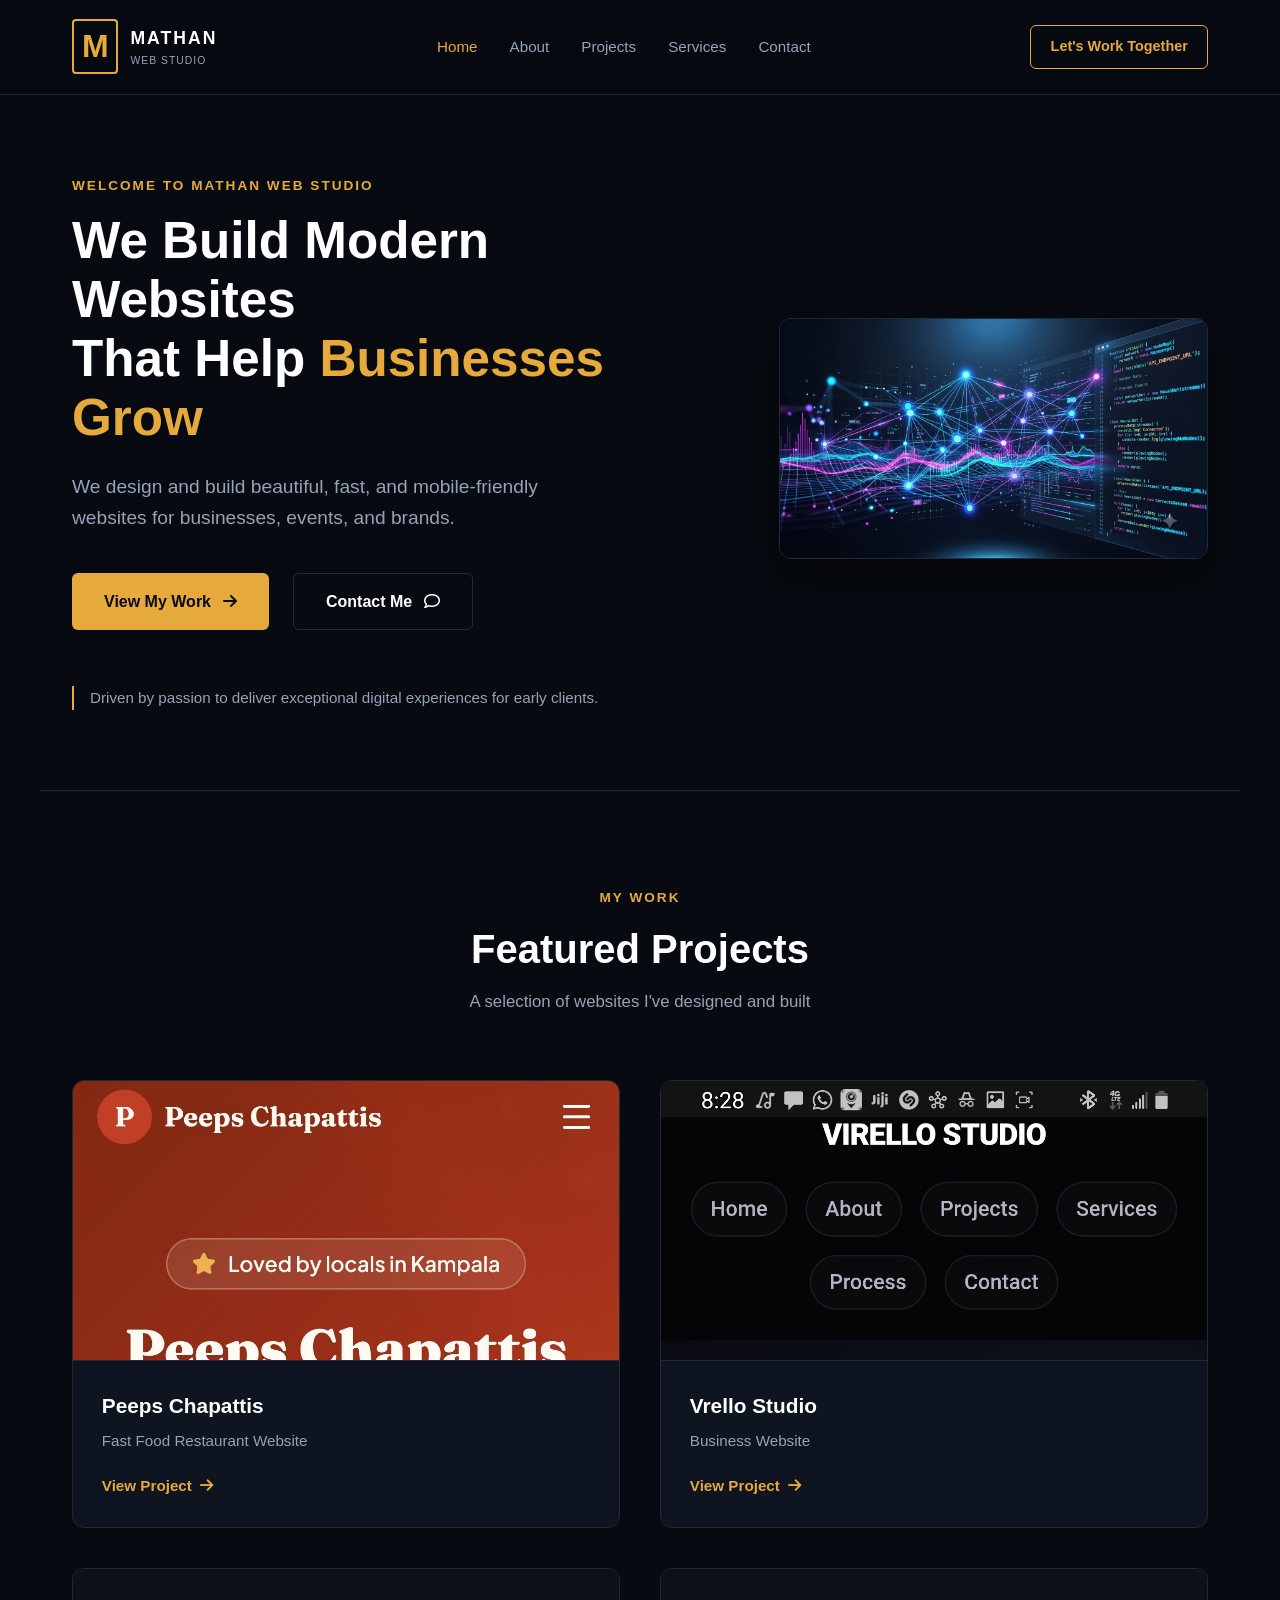
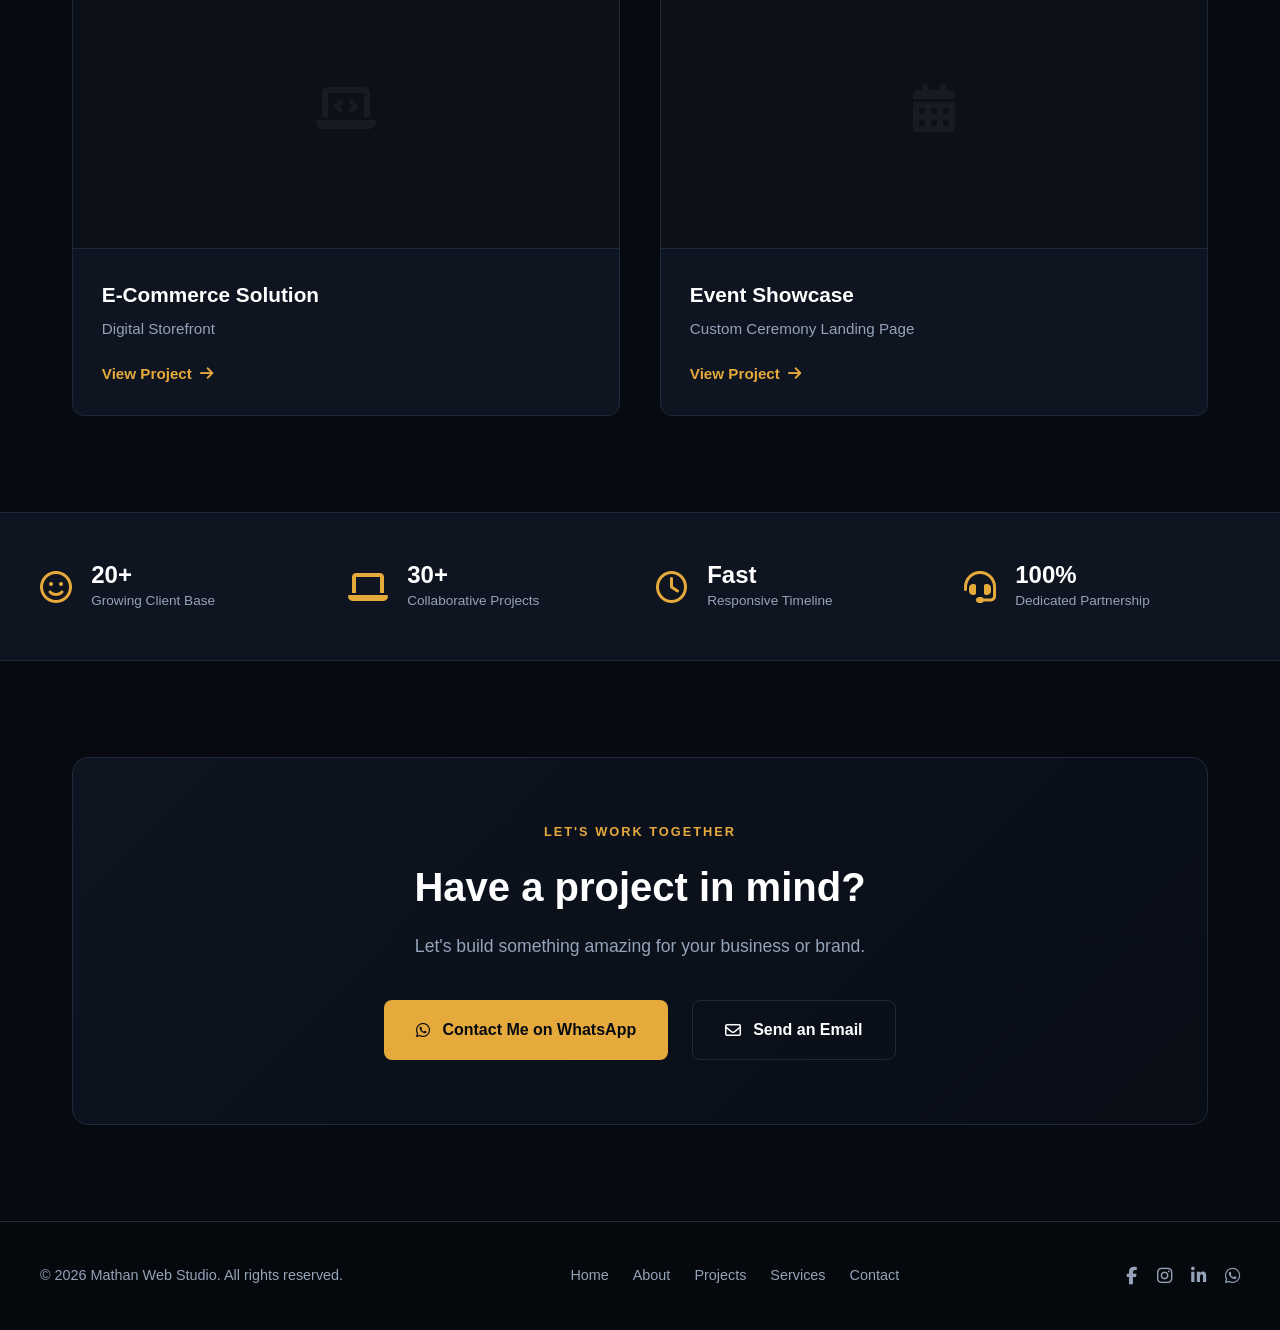
==== index.html @ 2610a405 "Update index.html" ====
<!DOCTYPE html>
<html lang="en">
<head>
    <meta charset="UTF-8">
    <meta name="viewport" content="width=device-width, initial-scale=1.0">
    <title>Mathan Web Studio | Modern Web Design & Digital Solutions</title>
    <link rel="stylesheet" href="style.css">
    <!-- FontAwesome for Social & Interface Icons -->
    <link rel="stylesheet" href="https://cdnjs.cloudflare.com/ajax/libs/font-awesome/6.4.0/css/all.min.css">
</head>
<body>

    <!-- NAVIGATION BAR -->
    <header>
        <div class="nav-container">
            <div class="logo">
                <span class="logo-m">M</span>
                <div class="logo-text">
                    <span class="brand-name">MATHAN</span>
                    <span class="brand-sub">WEB STUDIO</span>
                </div>
            </div>
            <nav>
                <a href="index.html" class="active">Home</a>
                <a href="about.html">About</a>
                <a href="projects.html">Projects</a>
                <a href="services.html">Services</a>
                <a href="contact.html">Contact</a>
            </nav>
            <a href="https://wa.me/256789537954" class="btn-nav">Let's Work Together</a>
        </div>
    </header>

    <!-- HERO SECTION -->
    <section class="hero">
        <div class="hero-container">
            <div class="hero-content">
                <p class="hero-welcome">WELCOME TO MATHAN WEB STUDIO</p>
                <h1>We Build Modern Websites <br>That Help <span class="highlight">Businesses Grow</span></h1>
                <p class="hero-description">
                    We design and build beautiful, fast, and mobile-friendly websites for businesses, events, and brands.
                </p>
                
                <div class="hero-actions">
                    <a href="projects.html" class="btn-primary">View My Work <i class="fa-solid fa-arrow-right"></i></a>
                    <a href="https://wa.me/256789537954" class="btn-secondary">Contact Me <i class="fa-regular fa-comment"></i></a>
                </div>

                <p class="hero-tagline">Driven by passion to deliver exceptional digital experiences for early clients.</p>
            </div>
            
            <div class="hero-image-container">
                <!-- Replace 'workspace.png' with your background/tech graphic image later -->
                <img src="workspace.png" alt="Mathan Web Studio Digital Workspace" class="hero-main-img">
            </div>
        </div>
    </section>

    <!-- FEATURED PROJECTS SECTION -->
    <section class="projects-preview">
        <div class="section-header">
            <p class="section-tag">MY WORK</p>
            <h2>Featured Projects</h2>
            <p class="section-desc">A selection of websites I've designed and built</p>
        </div>

        <div class="project-grid">
            <!-- Project 1: Peeps Chapattis -->
            <div class="project-card">
                <div class="project-img-wrapper">
                    <img src="peeps.jpg" alt="Peeps Chapattis Fast Food Website">
                </div>
                <div class="project-info">
                    <h3>Peeps Chapattis</h3>
                    <p>Fast Food Restaurant Website</p>
                    <a href="projects.html" class="project-link">View Project <i class="fa-solid fa-arrow-right"></i></a>
                </div>
            </div>

            <!-- Project 2: Vrello Studio -->
            <div class="project-card">
                <div class="project-img-wrapper">
                    <!-- Replace 'vrello.jpg' with your Vrello studio screenshot later -->
                    <img src="vrello.jpg" alt="Vrello Studio Portfolio Website">
                </div>
                <div class="project-info">
                    <h3>Vrello Studio</h3>
                    <p>Business Website</p>
                    <a href="projects.html" class="project-link">View Project <i class="fa-solid fa-arrow-right"></i></a>
                </div>
            </div>

            <!-- Project 3: Placeholder/Future Project -->
            <div class="project-card">
                <div class="project-img-wrapper">
                    <div class="img-placeholder"><i class="fa-solid fa-laptop-code"></i></div>
                </div>
                <div class="project-info">
                    <h3>E-Commerce Solution</h3>
                    <p>Digital Storefront</p>
                    <a href="projects.html" class="project-link">View Project <i class="fa-solid fa-arrow-right"></i></a>
                </div>
            </div>

            <!-- Project 4: Placeholder/Future Project -->
            <div class="project-card">
                <div class="project-img-wrapper">
                    <div class="img-placeholder"><i class="fa-solid fa-calendar-days"></i></div>
                </div>
                <div class="project-info">
                    <h3>Event Showcase</h3>
                    <p>Custom Ceremony Landing Page</p>
                    <a href="projects.html" class="project-link">View Project <i class="fa-solid fa-arrow-right"></i></a>
                </div>
            </div>
        </div>
    </section>

    <!-- STATS COUNTER BAR -->
    <section class="stats-bar">
        <div class="stats-container">
            <div class="stat-item">
                <i class="fa-regular fa-face-smile"></i>
                <div>
                    <h4>20+</h4>
                    <p>Growing Client Base</p>
                </div>
            </div>
            <div class="stat-item">
                <i class="fa-solid fa-laptop"></i>
                <div>
                    <h4>30+</h4>
                    <p>Collaborative Projects</p>
                </div>
            </div>
            <div class="stat-item">
                <i class="fa-regular fa-clock"></i>
                <div>
                    <h4>Fast</h4>
                    <p>Responsive Timeline</p>
                </div>
            </div>
            <div class="stat-item">
                <i class="fa-solid fa-headset"></i>
                <div>
                    <h4>100%</h4>
                    <p>Dedicated Partnership</p>
                </div>
            </div>
        </div>
    </section>

    <!-- CALL TO ACTION SECTION -->
    <section class="cta-section">
        <div class="cta-box">
            <p class="cta-tag">LET'S WORK TOGETHER</p>
            <h2>Have a project in mind?</h2>
            <p class="cta-desc">Let's build something amazing for your business or brand.</p>
            
            <div class="cta-buttons">
                <a href="https://wa.me/256789537954" class="btn-whatsapp">
                    <i class="fa-brands fa-whatsapp"></i> Contact Me on WhatsApp
                </a>
                <a href="mailto:buyinzamathan00@gmail.com" class="btn-email">
                    <i class="fa-regular fa-envelope"></i> Send an Email
                </a>
            </div>
        </div>
    </section>

    <!-- FOOTER -->
    <footer>
        <div class="footer-container">
            <p class="copyright">&copy; 2026 Mathan Web Studio. All rights reserved.</p>
            <div class="footer-nav">
                <a href="index.html">Home</a>
                <a href="about.html">About</a>
                <a href="projects.html">Projects</a>
                <a href="services.html">Services</a>
                <a href="contact.html">Contact</a>
            </div>
            <div class="footer-socials">
                <a href="#"><i class="fa-brands fa-facebook-f"></i></a>
                <a href="#"><i class="fa-brands fa-instagram"></i></a>
                <a href="#"><i class="fa-brands fa-linkedin-in"></i></a>
                <a href="https://wa.me/256789537954"><i class="fa-brands fa-whatsapp"></i></a>
            </div>
        </div>
    </footer>

</body>
</html>
---- style.css ----
/* ==========================================================================
   MATHAN WEB STUDIO - GLOBAL STYLES & RESET
   ========================================================================== */
* {
    margin: 0;
    padding: 0;
    box-sizing: border-box;
    font-family: 'Segoe UI', -apple-system, BlinkMacSystemFont, Roboto, sans-serif;
}

:root {
    --bg-dark: #070b11;        /* Deep, luxury dark background */
    --bg-card: #0e1420;        /* Slightly lighter slate for content boxes */
    --accent-gold: #e5a93c;    /* Vibrant gold/orange interactive elements */
    --text-main: #ffffff;      /* Pure white headers */
    --text-muted: #94a3b8;     /* Clean slate-gray for descriptive copy */
    --border-color: #1e293b;   /* Subtle structural outlines */
    --transition-speed: 0.3s;
}

body {
    background-color: var(--bg-dark);
    color: var(--text-main);
    line-height: 1.6;
    overflow-x: hidden;
}

a {
    text-decoration: none;
    color: inherit;
    transition: all var(--transition-speed) ease;
}

/* ==========================================================================
   NAVIGATION BAR STYLES
   ========================================================================== */
header {
    background-color: rgba(7, 11, 17, 0.95);
    border-bottom: 1px solid var(--border-color);
    position: sticky;
    top: 0;
    z-index: 1000;
    backdrop-filter: blur(10px);
}

.nav-container {
    max-width: 1200px;
    margin: 0 auto;
    padding: 1.2rem 2rem;
    display: flex;
    justify-content: space-between;
    align-items: center;
}

.logo {
    display: flex;
    align-items: center;
    gap: 0.8rem;
}

.logo-m {
    color: var(--accent-gold);
    font-size: 2rem;
    font-weight: 800;
    border: 2px solid var(--accent-gold);
    padding: 0 0.5rem;
    border-radius: 4px;
    letter-spacing: -1px;
}

.logo-text {
    display: flex;
    flex-direction: column;
}

.brand-name {
    font-size: 1.1rem;
    font-weight: 700;
    letter-spacing: 2px;
}

.brand-sub {
    font-size: 0.65rem;
    color: var(--text-muted);
    letter-spacing: 1px;
}

nav {
    display: flex;
    gap: 2rem;
}

nav a {
    color: var(--text-muted);
    font-weight: 500;
    font-size: 0.95rem;
    padding: 0.2rem 0;
}

nav a:hover, nav a.active {
    color: var(--accent-gold);
}

.btn-nav {
    border: 1px solid var(--accent-gold);
    color: var(--accent-gold);
    padding: 0.6rem 1.2rem;
    border-radius: 6px;
    font-size: 0.9rem;
    font-weight: 600;
}

.btn-nav:hover {
    background-color: var(--accent-gold);
    color: var(--bg-dark);
}

/* Mobile fallback optimization for standard navigation links */
@media (max-width: 768px) {
    .nav-container {
        flex-direction: column;
        gap: 1rem;
        padding: 1rem;
    }
    nav {
        gap: 1.2rem;
        flex-wrap: wrap;
        justify-content: center;
    }
    .btn-nav {
        display: none; /* Simplifies layout on smaller mobile viewports */
    }
}

/* ==========================================================================
   HERO HEADER SECTION
   ========================================================================== */
.hero {
    padding: 5rem 2rem;
    max-width: 1200px;
    margin: 0 auto;
}

.hero-container {
    display: grid;
    grid-template-columns: 1.2fr 0.8fr;
    gap: 4rem;
    align-items: center;
}

.hero-welcome {
    color: var(--accent-gold);
    font-size: 0.85rem;
    font-weight: 700;
    letter-spacing: 2px;
    margin-bottom: 1rem;
}

.hero-content h1 {
    font-size: 3.2rem;
    font-weight: 800;
    line-height: 1.15;
    margin-bottom: 1.5rem;
}

.highlight {
    color: var(--accent-gold);
}

.hero-description {
    color: var(--text-muted);
    font-size: 1.2rem;
    max-width: 540px;
    margin-bottom: 2.5rem;
}

.hero-actions {
    display: flex;
    gap: 1.5rem;
    margin-bottom: 3.5rem;
}

.btn-primary {
    background-color: var(--accent-gold);
    color: var(--bg-dark);
    padding: 0.9rem 2rem;
    border-radius: 6px;
    font-weight: 700;
    display: inline-flex;
    align-items: center;
    gap: 0.75rem;
}

.btn-primary:hover {
    transform: translateY(-2px);
    box-shadow: 0 4px 20px rgba(229, 169, 60, 0.2);
}

.btn-secondary {
    border: 1px solid var(--border-color);
    color: var(--text-main);
    padding: 0.9rem 2rem;
    border-radius: 6px;
    font-weight: 600;
    display: inline-flex;
    align-items: center;
    gap: 0.75rem;
}

.btn-secondary:hover {
    background-color: rgba(255, 255, 255, 0.05);
    border-color: var(--text-muted);
}

.hero-tagline {
    font-size: 0.95rem;
    color: var(--text-muted);
    border-left: 2px solid var(--accent-gold);
    padding-left: 1rem;
}

.hero-main-img {
    width: 100%;
    border-radius: 12px;
    border: 1px solid var(--border-color);
    box-shadow: 0 20px 40px rgba(0,0,0,0.5);
    object-fit: cover;
}

@media (max-width: 968px) {
    .hero-container {
        grid-template-columns: 1fr;
        gap: 3rem;
        text-align: center;
    }
    .hero-content h1 {
        font-size: 2.4rem;
    }
    .hero-description {
        margin: 0 auto 2.5rem auto;
    }
    .hero-actions {
        justify-content: center;
    }
    .hero-tagline {
        border-left: none;
        border-top: 2px solid var(--accent-gold);
        padding-left: 0;
        padding-top: 1rem;
        display: inline-block;
    }
}

/* ==========================================================================
   PORTFOLIO FEATURED GRID SECTION
   ========================================================================== */
.projects-preview {
    padding: 6rem 2rem;
    max-width: 1200px;
    margin: 0 auto;
    border-top: 1px solid var(--border-color);
}

.section-header {
    text-align: center;
    margin-bottom: 4rem;
}

.section-tag {
    color: var(--accent-gold);
    font-size: 0.85rem;
    font-weight: 700;
    letter-spacing: 2px;
    margin-bottom: 0.5rem;
}

.section-header h2 {
    font-size: 2.5rem;
    font-weight: 800;
    margin-bottom: 0.5rem;
}

.section-desc {
    color: var(--text-muted);
    font-size: 1.05rem;
}

.project-grid {
    display: grid;
    grid-template-columns: repeat(2, 1fr);
    gap: 2.5rem;
}

.project-card {
    background-color: var(--bg-card);
    border-radius: 12px;
    overflow: hidden;
    border: 1px solid var(--border-color);
    transition: transform var(--transition-speed) ease, border-color var(--transition-speed) ease;
}

.project-card:hover {
    transform: translateY(-5px);
    border-color: rgba(229, 169, 60, 0.4);
}

.project-img-wrapper {
    width: 100%;
    height: 280px;
    background-color: #0b1019;
    border-bottom: 1px solid var(--border-color);
    overflow: hidden;
}

.project-img-wrapper img {
    width: 100%;
    height: 100%;
    object-fit: cover;
    object-position: top;
}

.img-placeholder {
    width: 100%;
    height: 100%;
    display: flex;
    justify-content: center;
    align-items: center;
    font-size: 3rem;
    color: rgba(255, 255, 255, 0.05);
}

.project-info {
    padding: 1.8rem;
}

.project-info h3 {
    font-size: 1.3rem;
    font-weight: 700;
    margin-bottom: 0.4rem;
}

.project-info p {
    color: var(--text-muted);
    font-size: 0.95rem;
    margin-bottom: 1.2rem;
}

.project-link {
    color: var(--accent-gold);
    font-weight: 600;
    font-size: 0.95rem;
    display: inline-flex;
    align-items: center;
    gap: 0.5rem;
}

.project-link:hover i {
    transform: translateX(3px);
    transition: transform var(--transition-speed) ease;
}

@media (max-width: 768px) {
    .project-grid {
        grid-template-columns: 1fr;
    }
    .project-img-wrapper {
        height: 220px;
    }
}

/* ==========================================================================
   METRICS & TRUST COUNTER BAR
   ========================================================================== */
.stats-bar {
    background-color: var(--bg-card);
    border-top: 1px solid var(--border-color);
    border-bottom: 1px solid var(--border-color);
    padding: 3rem 2rem;
}

.stats-container {
    max-width: 1200px;
    margin: 0 auto;
    display: grid;
    grid-template-columns: repeat(4, 1fr);
    gap: 2rem;
}

.stat-item {
    display: flex;
    align-items: center;
    gap: 1.2rem;
}

.stat-item i {
    font-size: 2rem;
    color: var(--accent-gold);
}

.stat-item h4 {
    font-size: 1.5rem;
    font-weight: 800;
    line-height: 1.2;
}

.stat-item p {
    color: var(--text-muted);
    font-size: 0.85rem;
    font-weight: 500;
}

@media (max-width: 968px) {
    .stats-container {
        grid-template-columns: repeat(2, 1fr);
        gap: 3rem;
    }
}

@media (max-width: 480px) {
    .stats-container {
        grid-template-columns: 1fr;
        gap: 2rem;
    }
}

/* ==========================================================================
   CALL TO ACTION (CTA) SECTION
   ========================================================================== */
.cta-section {
    padding: 6rem 2rem;
    max-width: 1200px;
    margin: 0 auto;
}

.cta-box {
    background: linear-gradient(135deg, #0e1420 0%, #080d16 100%);
    border: 1px solid var(--border-color);
    border-radius: 16px;
    padding: 4rem 2rem;
    text-align: center;
}

.cta-tag {
    color: var(--accent-gold);
    font-size: 0.8rem;
    font-weight: 700;
    letter-spacing: 2px;
    margin-bottom: 0.8rem;
}

.cta-box h2 {
    font-size: 2.5rem;
    font-weight: 800;
    margin-bottom: 0.8rem;
}

.cta-desc {
    color: var(--text-muted);
    font-size: 1.1rem;
    margin-bottom: 2.5rem;
}

.cta-buttons {
    display: flex;
    justify-content: center;
    gap: 1.5rem;
    flex-wrap: wrap;
}

.btn-whatsapp {
    background-color: #e5a93c;
    color: #070b11;
    padding: 1rem 2rem;
    border-radius: 8px;
    font-weight: 700;
    display: inline-flex;
    align-items: center;
    gap: 0.75rem;
}

.btn-whatsapp:hover {
    transform: translateY(-2px);
    box-shadow: 0 4px 20px rgba(229, 169, 60, 0.25);
}

.btn-email {
    border: 1px solid var(--border-color);
    background-color: transparent;
    color: var(--text-main);
    padding: 1rem 2rem;
    border-radius: 8px;
    font-weight: 600;
    display: inline-flex;
    align-items: center;
    gap: 0.75rem;
}

.btn-email:hover {
    background-color: rgba(255, 255, 255, 0.03);
    border-color: var(--text-muted);
}

/* ==========================================================================
   FOOTER SECTION STYLES
   ========================================================================== */
footer {
    border-top: 1px solid var(--border-color);
    padding: 2.5rem 2rem;
    background-color: #05080d;
}

.footer-container {
    max-width: 1200px;
    margin: 0 auto;
    display: flex;
    justify-content: space-between;
    align-items: center;
    gap: 2rem;
}

.copyright {
    color: var(--text-muted);
    font-size: 0.9rem;
}

.footer-nav {
    display: flex;
    gap: 1.5rem;
}

.footer-nav a {
    color: var(--text-muted);
    font-size: 0.9rem;
}

.footer-nav a:hover {
    color: var(--accent-gold);
}

.footer-socials {
    display: flex;
    gap: 1.2rem;
}

.footer-socials a {
    color: var(--text-muted);
    font-size: 1.1rem;
}

.footer-socials a:hover {
    color: var(--accent-gold);
}

@media (max-width: 768px) {
    .footer-container {
        flex-direction: column;
        text-align: center;
        gap: 1.5rem;
    }
    .footer-nav {
        justify-content: center;
        flex-wrap: wrap;
    }
}
/* Mobile Optimization Tweaks */
@media (max-width: 480px) {
    .hero-actions {
        flex-direction: column; /* Stacks buttons neatly on very small phones */
        gap: 1rem;
        width: 100%;
    }
    
    .btn-primary, .btn-secondary {
        width: 100%;
        justify-content: center;
        padding: 0.8rem 1.5rem;
        font-size: 1rem;
        white-space: nowrap; /* Prevents text from breaking into multiple lines */
    }
    
    .hero-content h1 {
        font-size: 2rem; /* Slighly resizes headline text for clean phone framing */
    }
}
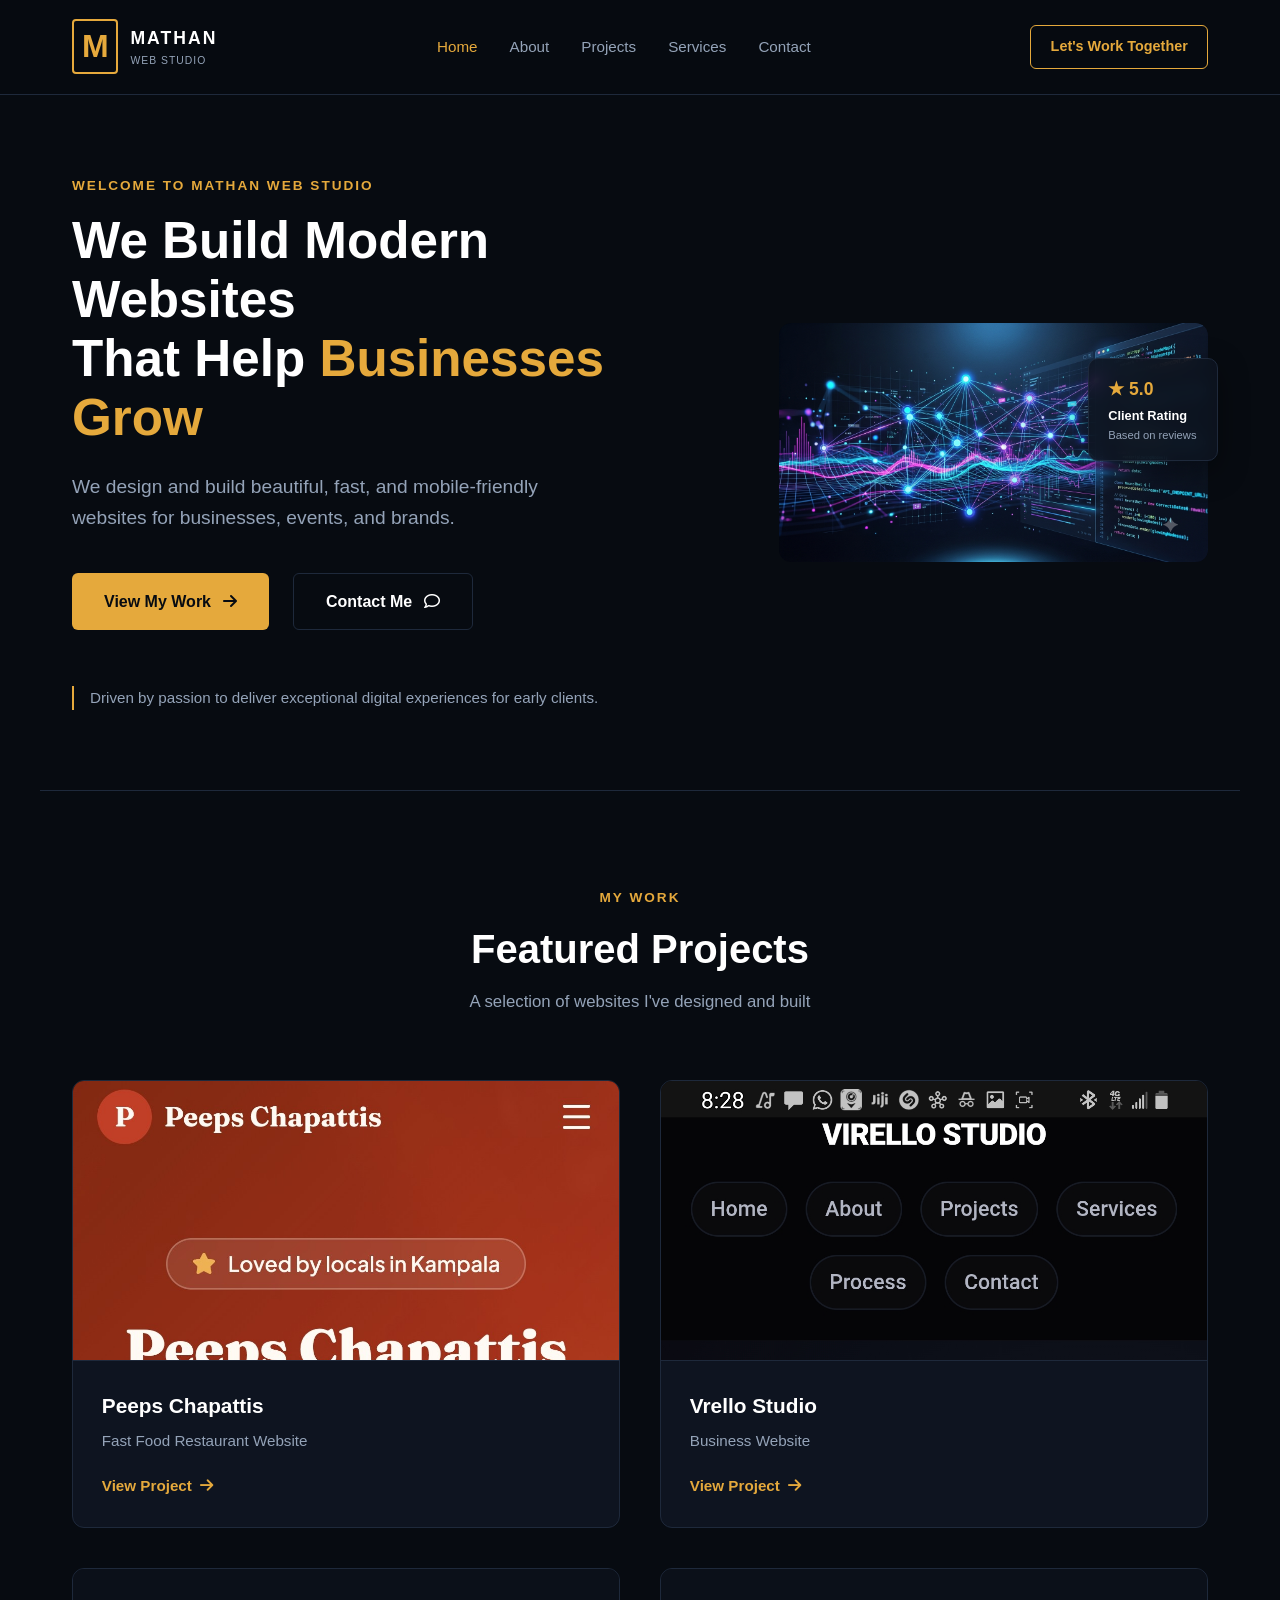
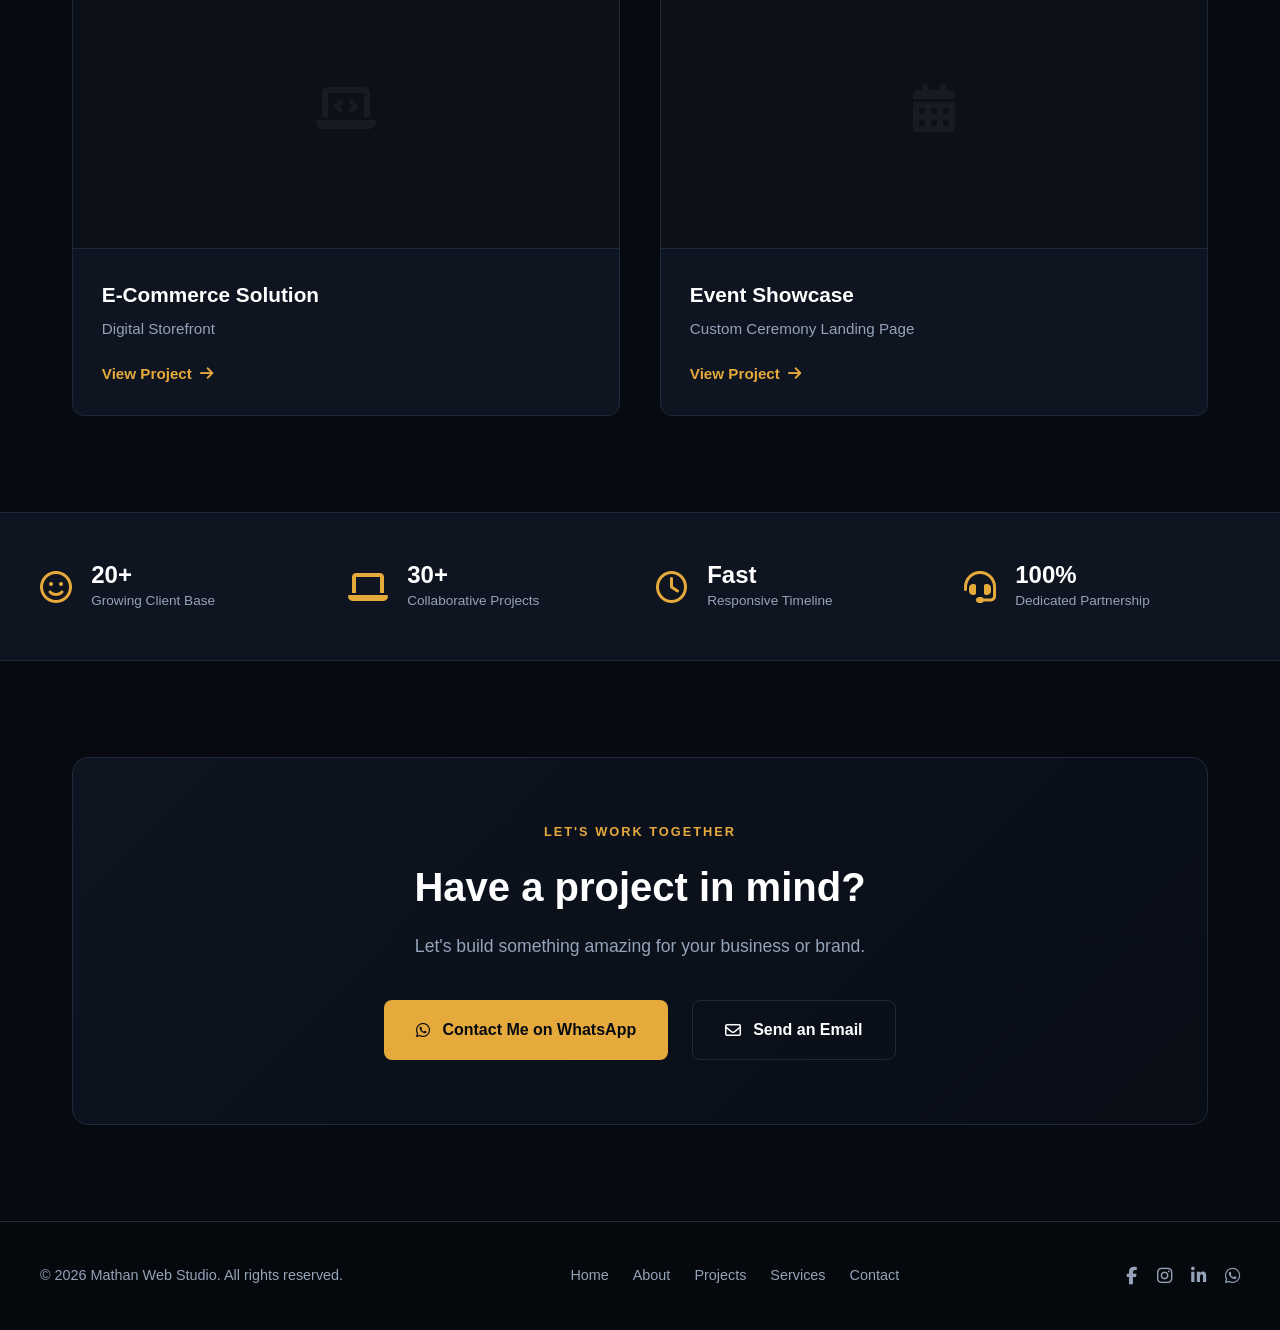
==== commit 0b8b2739: "Update index.html" ====
--- a/index.html
+++ b/index.html
@@ -49,10 +49,18 @@
                 <p class="hero-tagline">Driven by passion to deliver exceptional digital experiences for early clients.</p>
             </div>
             
-            <div class="hero-image-container">
+                        <div class="hero-visual-wrapper">
                 <!-- Replace 'workspace.png' with your background/tech graphic image later -->
                 <img src="workspace.png" alt="Mathan Web Studio Digital Workspace" class="hero-main-img">
-            </div>
+                
+                <!-- Floating Client Rating Box -->
+                <div class="hero-rating-box">
+                    <div class="rating-stars">★ 5.0</div>
+                    <div class="rating-title">Client Rating</div>
+                    <div class="rating-subtitle">Based on reviews</div>
+                </div>
+            </div>
+
         </div>
     </section>
 
--- a/style.css
+++ b/style.css
@@ -133,7 +133,7 @@
 }
 
 /* ==========================================================================
-   HERO HEADER SECTION
+   HERO HEADER SECTION (UPDATED FOR IMAGE BLENDING & RATING BOX)
    ========================================================================== */
 .hero {
     padding: 5rem 2rem;
@@ -219,14 +219,66 @@
     padding-left: 1rem;
 }
 
+/* --- Visual Wrapper & Floating Rating Elements --- */
+.hero-visual-wrapper {
+    position: relative; /* Allows rating box to position relative to this area */
+    display: flex;
+    justify-content: center;
+    align-items: center;
+    width: 100%;
+}
+
 .hero-main-img {
     width: 100%;
+    max-height: 450px;
     border-radius: 12px;
+    object-fit: cover;
+    
+    /* Blends the image edge seamlessly into your deep dark background */
+    mask-image: linear-gradient(to top, rgba(0,0,0,1) 85%, rgba(0,0,0,0) 100%),
+                linear-gradient(to right, rgba(0,0,0,1) 85%, rgba(0,0,0,0) 100%),
+                linear-gradient(to left, rgba(0,0,0,1) 85%, rgba(0,0,0,0) 100%);
+    -webkit-mask-image: linear-gradient(to top, rgba(0,0,0,1) 85%, rgba(0,0,0,0) 100%),
+                        linear-gradient(to right, rgba(0,0,0,1) 85%, rgba(0,0,0,0) 100%),
+                        linear-gradient(to left, rgba(0,0,0,1) 85%, rgba(0,0,0,0) 100%);
+}
+
+.hero-rating-box {
+    position: absolute;
+    top: 15%;
+    right: -10px;
+    background-color: rgba(14, 20, 32, 0.85); /* Matches --bg-card with glass opacity */
     border: 1px solid var(--border-color);
-    box-shadow: 0 20px 40px rgba(0,0,0,0.5);
-    object-fit: cover;
-}
-
+    padding: 1rem 1.2rem;
+    border-radius: 10px;
+    backdrop-filter: blur(8px);
+    box-shadow: 0 10px 30px rgba(0, 0, 0, 0.4);
+    min-width: 130px;
+    text-align: left;
+}
+
+.rating-stars {
+    color: var(--accent-gold);
+    font-weight: 700;
+    font-size: 1.1rem;
+    margin-bottom: 0.2rem;
+    display: flex;
+    align-items: center;
+    gap: 0.3rem;
+}
+
+.rating-title {
+    font-size: 0.8rem;
+    font-weight: 600;
+    color: var(--text-main);
+}
+
+.rating-subtitle {
+    font-size: 0.7rem;
+    color: var(--text-muted);
+}
+
+/* Responsive adjustments */
 @media (max-width: 968px) {
     .hero-container {
         grid-template-columns: 1fr;
@@ -248,6 +300,9 @@
         padding-left: 0;
         padding-top: 1rem;
         display: inline-block;
+    }
+    .hero-rating-box {
+        right: 10px; /* Keeps rating box in view on smaller display frames */
     }
 }
 
@@ -582,4 +637,3 @@
         font-size: 2rem; /* Slighly resizes headline text for clean phone framing */
     }
 }
-
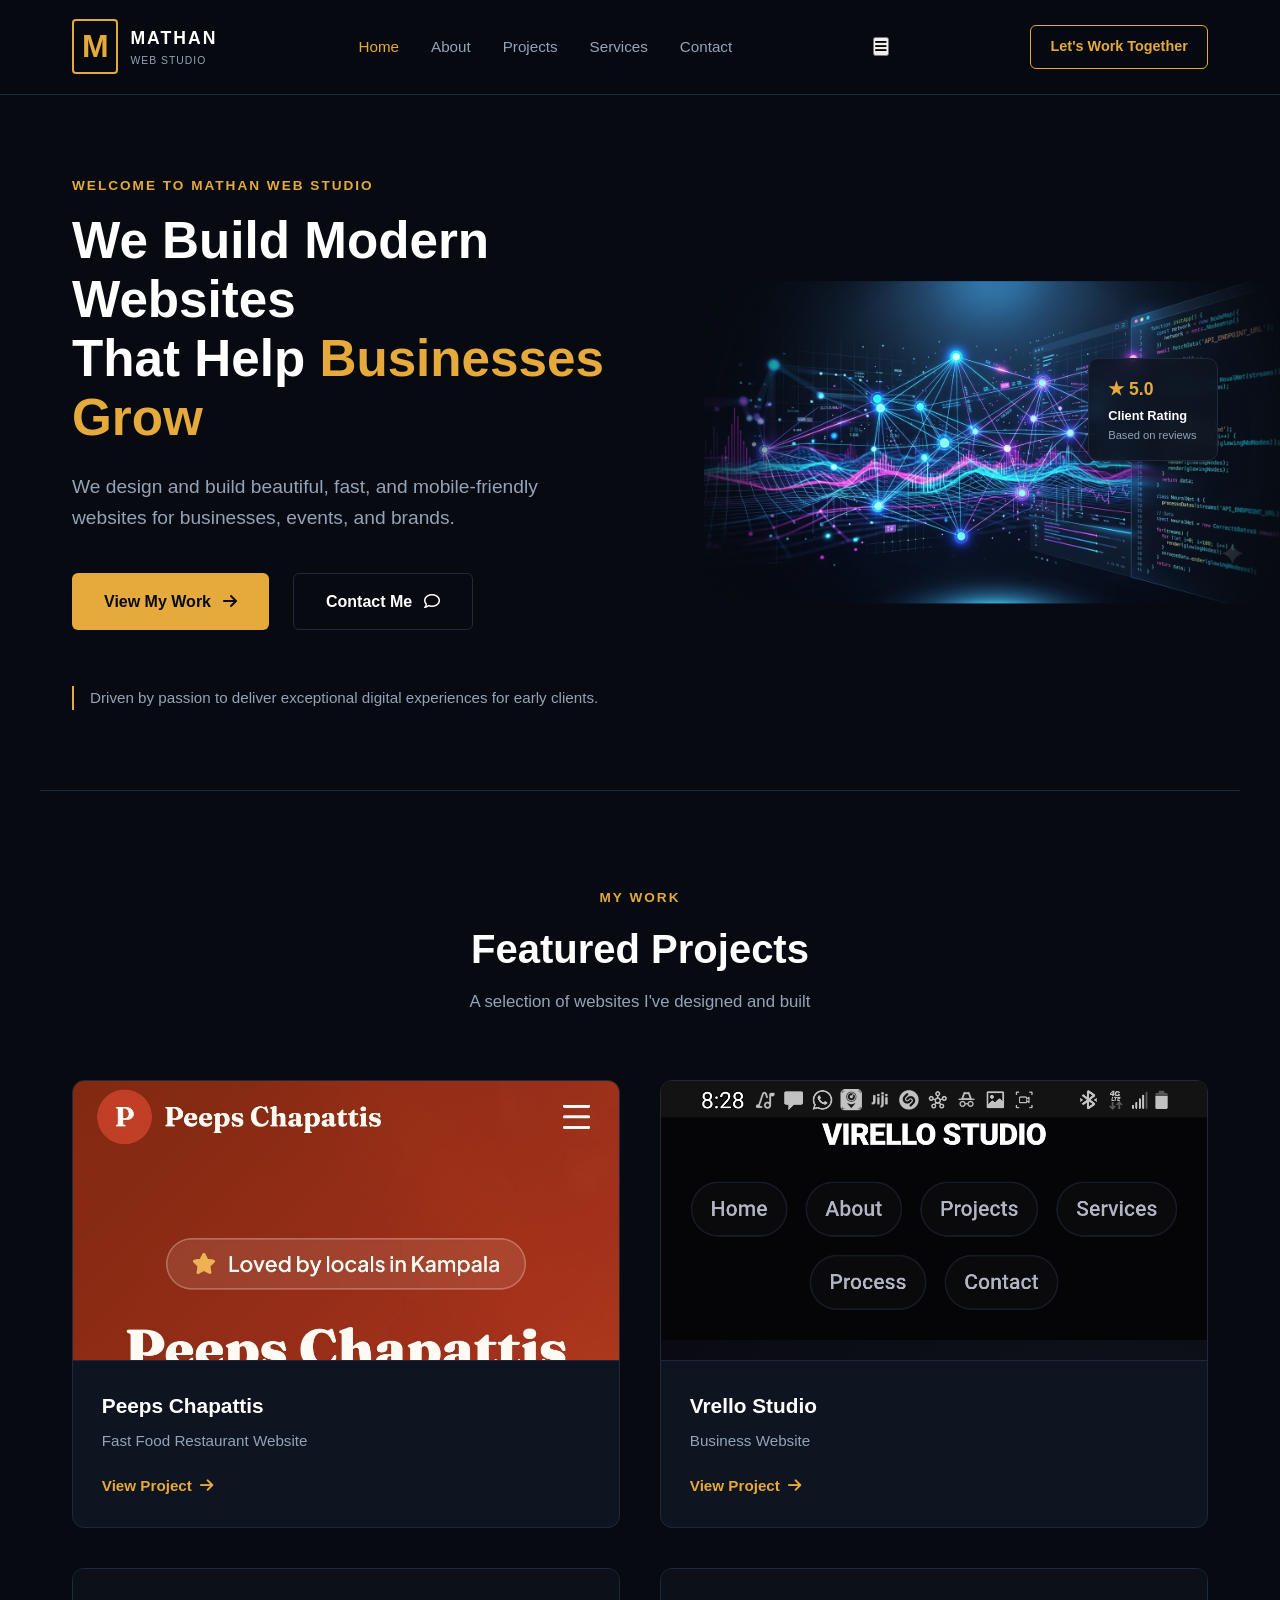
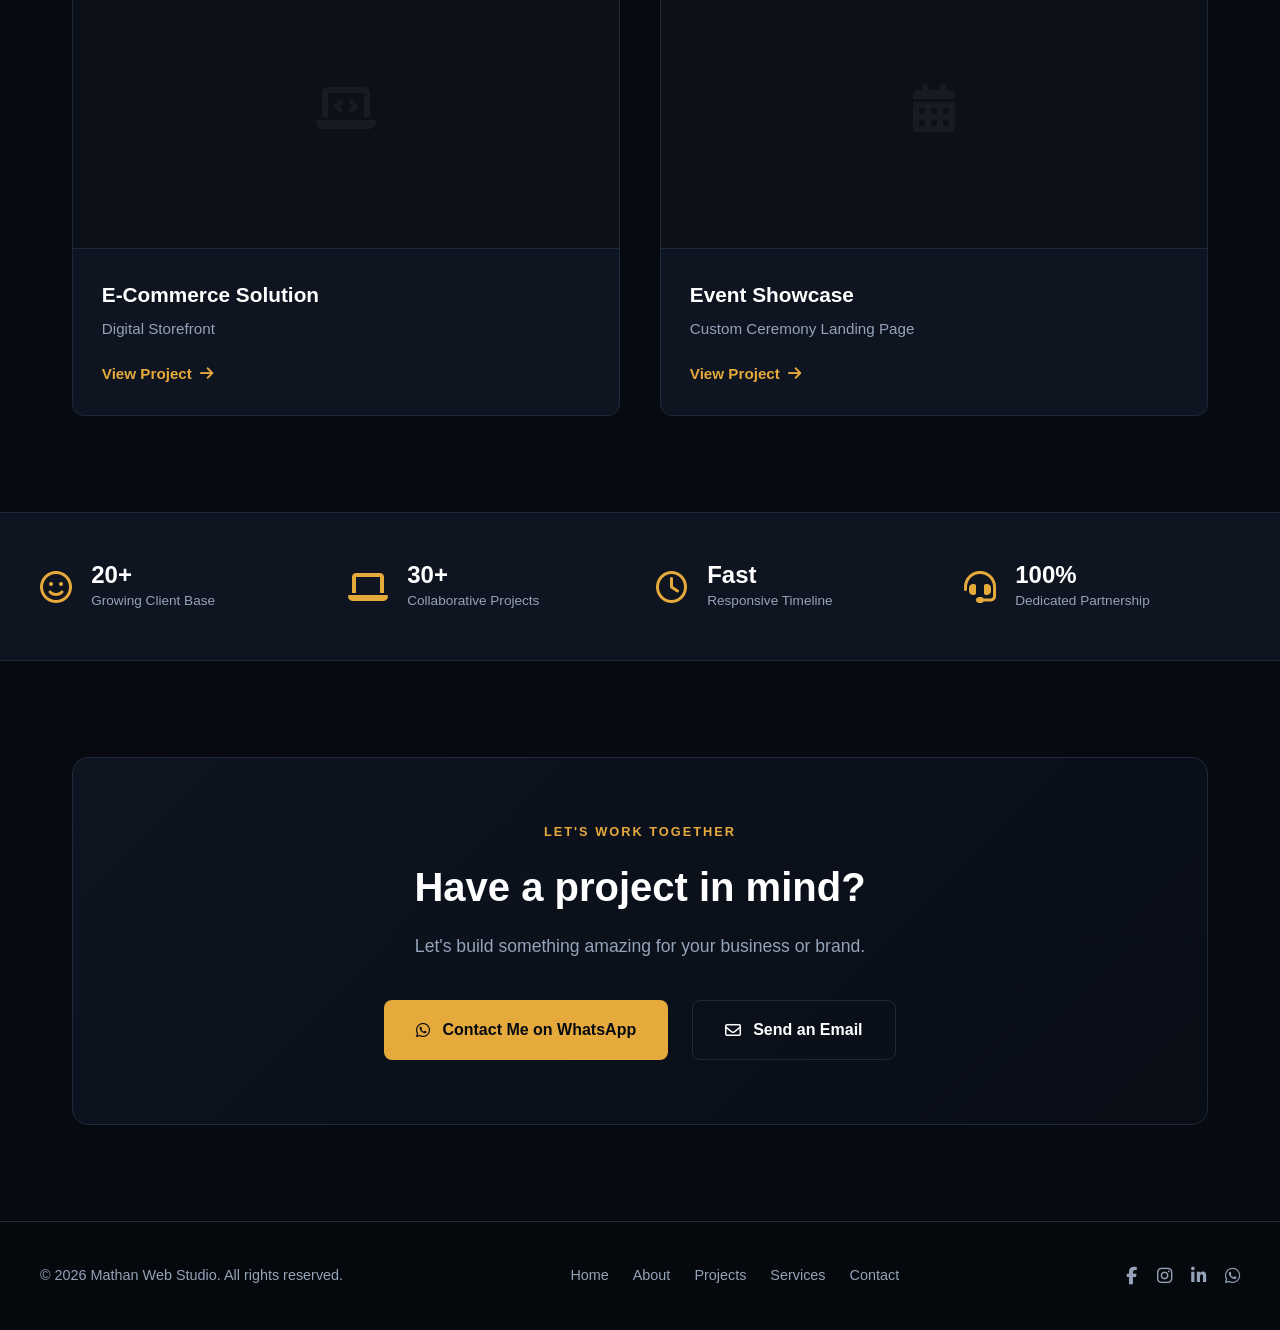
==== commit 05399e6c: "Update index.html" ====
--- a/index.html
+++ b/index.html
@@ -27,6 +27,11 @@
                 <a href="services.html">Services</a>
                 <a href="contact.html">Contact</a>
             </nav>
+
+<button class="mobile-nav-toggle" aria-label="Toggle navigation">
+    <i class="fa-solid fa-bars"></i>
+</button>
+
             <a href="https://wa.me/256789537954" class="btn-nav">Let's Work Together</a>
         </div>
     </header>
--- a/style.css
+++ b/style.css
@@ -133,7 +133,7 @@
 }
 
 /* ==========================================================================
-   HERO HEADER SECTION (UPDATED FOR IMAGE BLENDING & RATING BOX)
+   HERO HEADER SECTION
    ========================================================================== */
 .hero {
     padding: 5rem 2rem;
@@ -230,18 +230,16 @@
 
 .hero-main-img {
     width: 100%;
-    max-height: 450px;
+    max-height: 600px; /* Allows the image to stretch taller */
     border-radius: 12px;
     object-fit: cover;
+    transform: scale(1.35); /* Physically zooms the graphic out into the empty space */
     
-    /* Blends the image edge seamlessly into your deep dark background */
-    mask-image: linear-gradient(to top, rgba(0,0,0,1) 85%, rgba(0,0,0,0) 100%),
-                linear-gradient(to right, rgba(0,0,0,1) 85%, rgba(0,0,0,0) 100%),
-                linear-gradient(to left, rgba(0,0,0,1) 85%, rgba(0,0,0,0) 100%);
-    -webkit-mask-image: linear-gradient(to top, rgba(0,0,0,1) 85%, rgba(0,0,0,0) 100%),
-                        linear-gradient(to right, rgba(0,0,0,1) 85%, rgba(0,0,0,0) 100%),
-                        linear-gradient(to left, rgba(0,0,0,1) 85%, rgba(0,0,0,0) 100%);
-}
+    /* Widens the solid center so the fade doesn't eat up the image */
+    -webkit-mask-image: radial-gradient(circle, rgba(0,0,0,1) 55%, rgba(0,0,0,0) 95%);
+    mask-image: radial-gradient(circle, rgba(0,0,0,1) 55%, rgba(0,0,0,0) 95%);
+}
+
 
 .hero-rating-box {
     position: absolute;
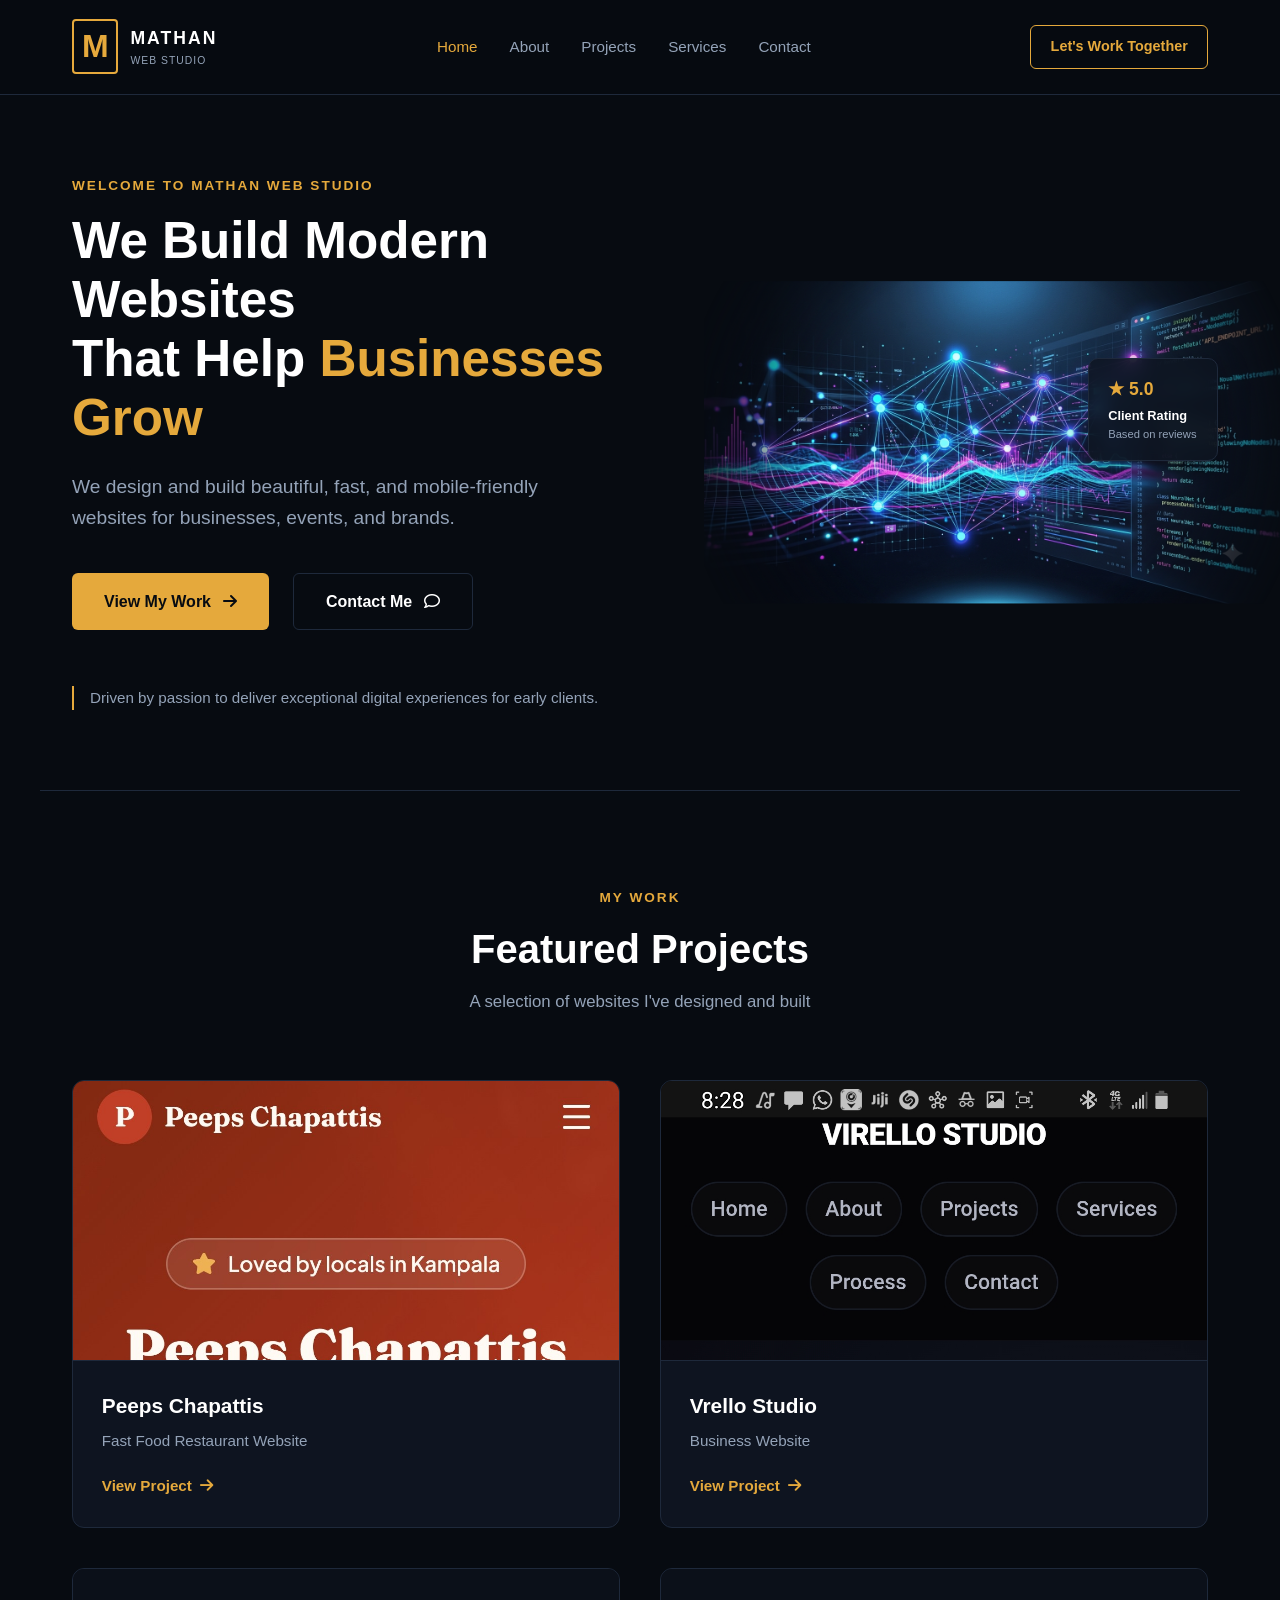
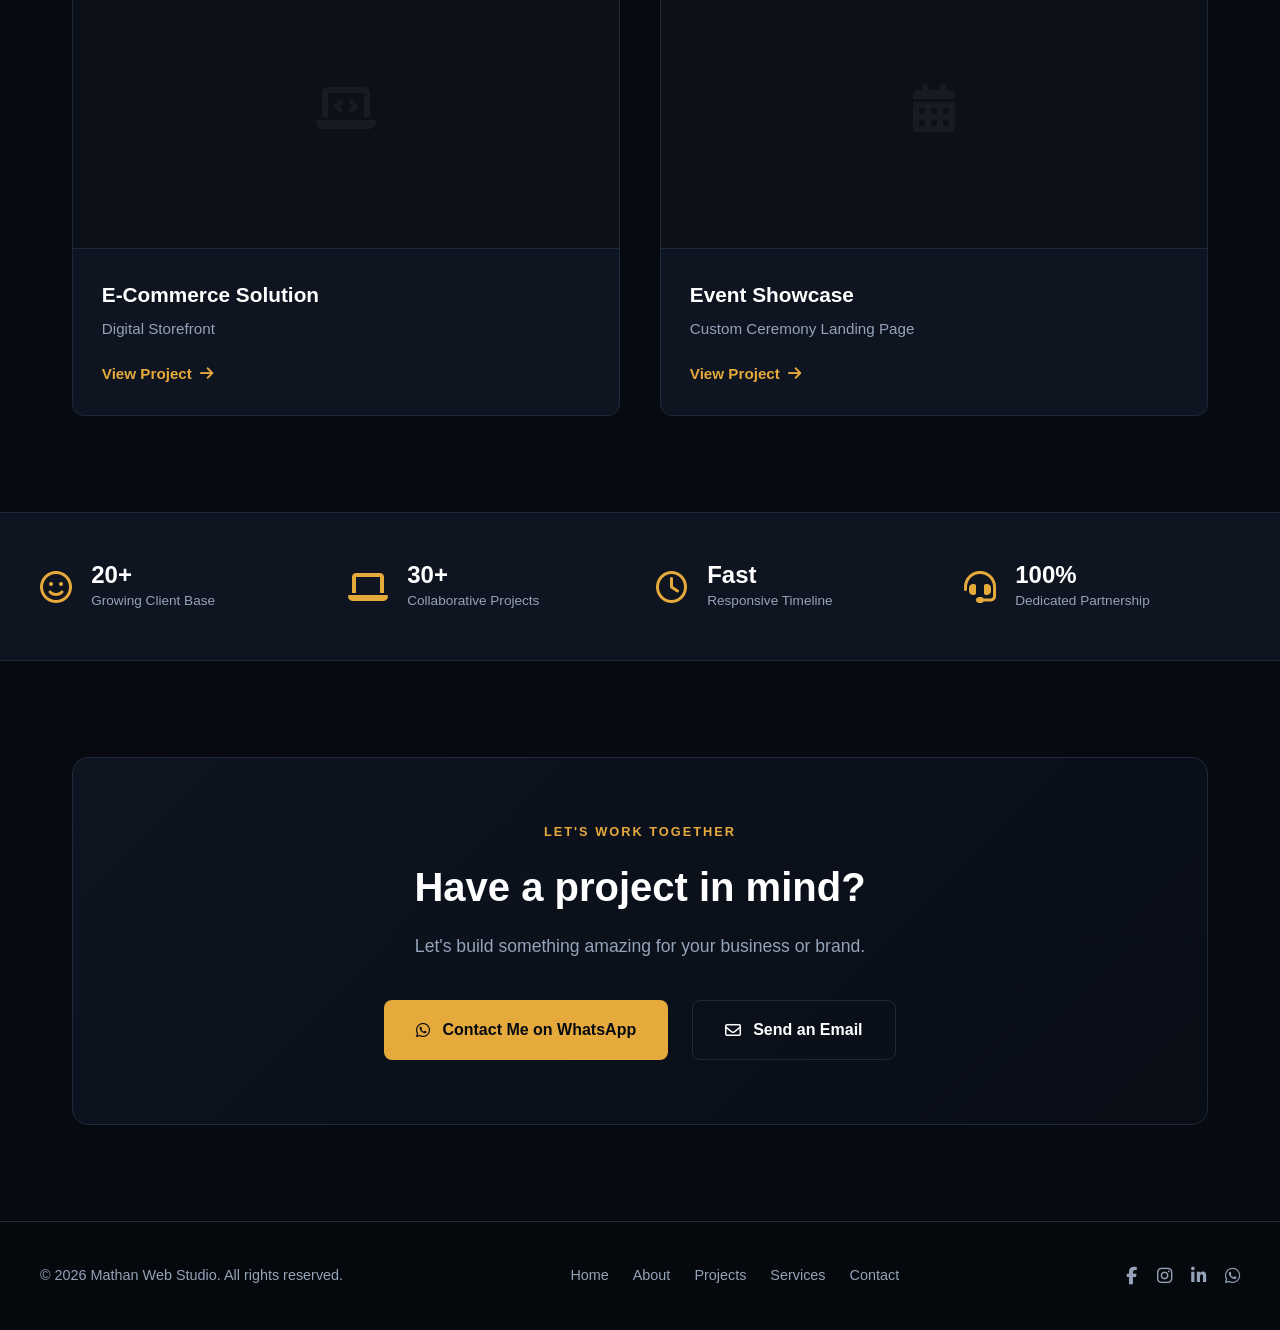
==== commit fae89374: "Add cache buster v=1 to all HTML files and remove trailing spaces from filenames" ====
--- a/index.html
+++ b/index.html
@@ -4,12 +4,12 @@
     <meta charset="UTF-8">
     <meta name="viewport" content="width=device-width, initial-scale=1.0">
     <title>Mathan Web Studio | Modern Web Design & Digital Solutions</title>
-    <link rel="stylesheet" href="style.css">
+    <link rel="stylesheet" href="style.css?v=1">
     <!-- FontAwesome for Social & Interface Icons -->
     <link rel="stylesheet" href="https://cdnjs.cloudflare.com/ajax/libs/font-awesome/6.4.0/css/all.min.css">
 </head>
 <body>
-
+ 
     <!-- NAVIGATION BAR -->
     <header>
         <div class="nav-container">
@@ -201,5 +201,6 @@
         </div>
     </footer>
 
+    <script src="script.js"></script>
 </body>
-</html>
+</html>
--- a/style.css
+++ b/style.css
@@ -635,3 +635,55 @@
         font-size: 2rem; /* Slighly resizes headline text for clean phone framing */
     }
 }
+/* ==========================================================================
+   POLISHED MOBILE NAVIGATION STYLES
+   ========================================================================== */
+.mobile-nav-toggle {
+    display: none;
+    background: none;
+    border: none;
+    color: var(--text-main);
+    font-size: 1.8rem;
+    cursor: pointer;
+    z-index: 1100;
+}
+
+@media (max-width: 768px) {
+    .mobile-nav-toggle {
+        display: block; 
+    }
+
+    nav {
+        position: fixed;
+        top: 0;
+        right: -100%; 
+        width: 280px; /* Smaller, app-drawer feel */
+        height: 100vh;
+        background-color: #0e1420; /* Solid, luxury background */
+        border-left: 1px solid var(--border-color);
+        display: flex;
+        flex-direction: column;
+        justify-content: flex-start;
+        padding-top: 100px; /* Space from the top */
+        gap: 1.5rem;
+        transition: right 0.4s ease-in-out;
+        z-index: 1050;
+        box-shadow: -5px 0 15px rgba(0,0,0,0.5); /* Adds depth/shadow */
+    }
+
+    nav a {
+        font-size: 1.25rem;
+        padding: 10px 30px;
+        color: var(--text-main);
+        text-decoration: none;
+        transition: color 0.3s;
+    }
+
+    nav a:hover, nav a.active {
+        color: var(--accent-gold);
+    }
+
+    nav.mobile-active {
+        right: 0; 
+    }
+}
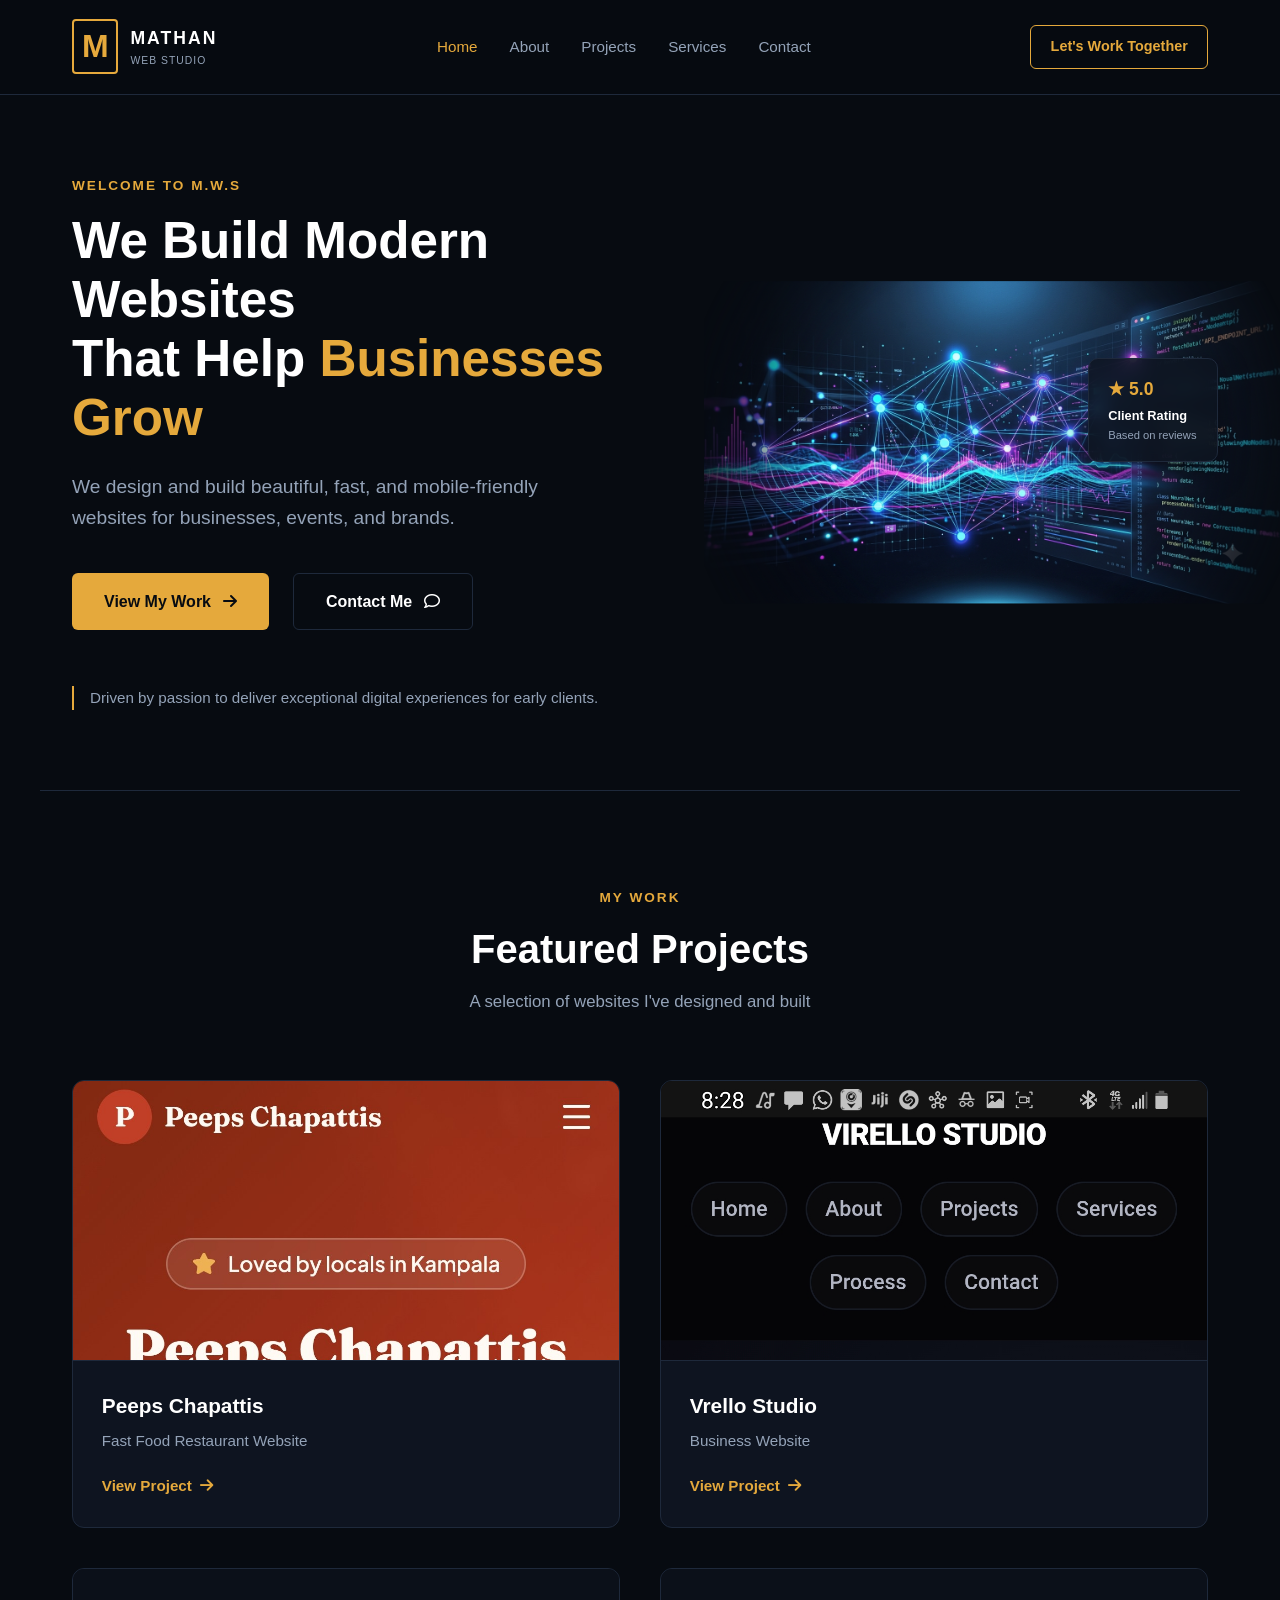
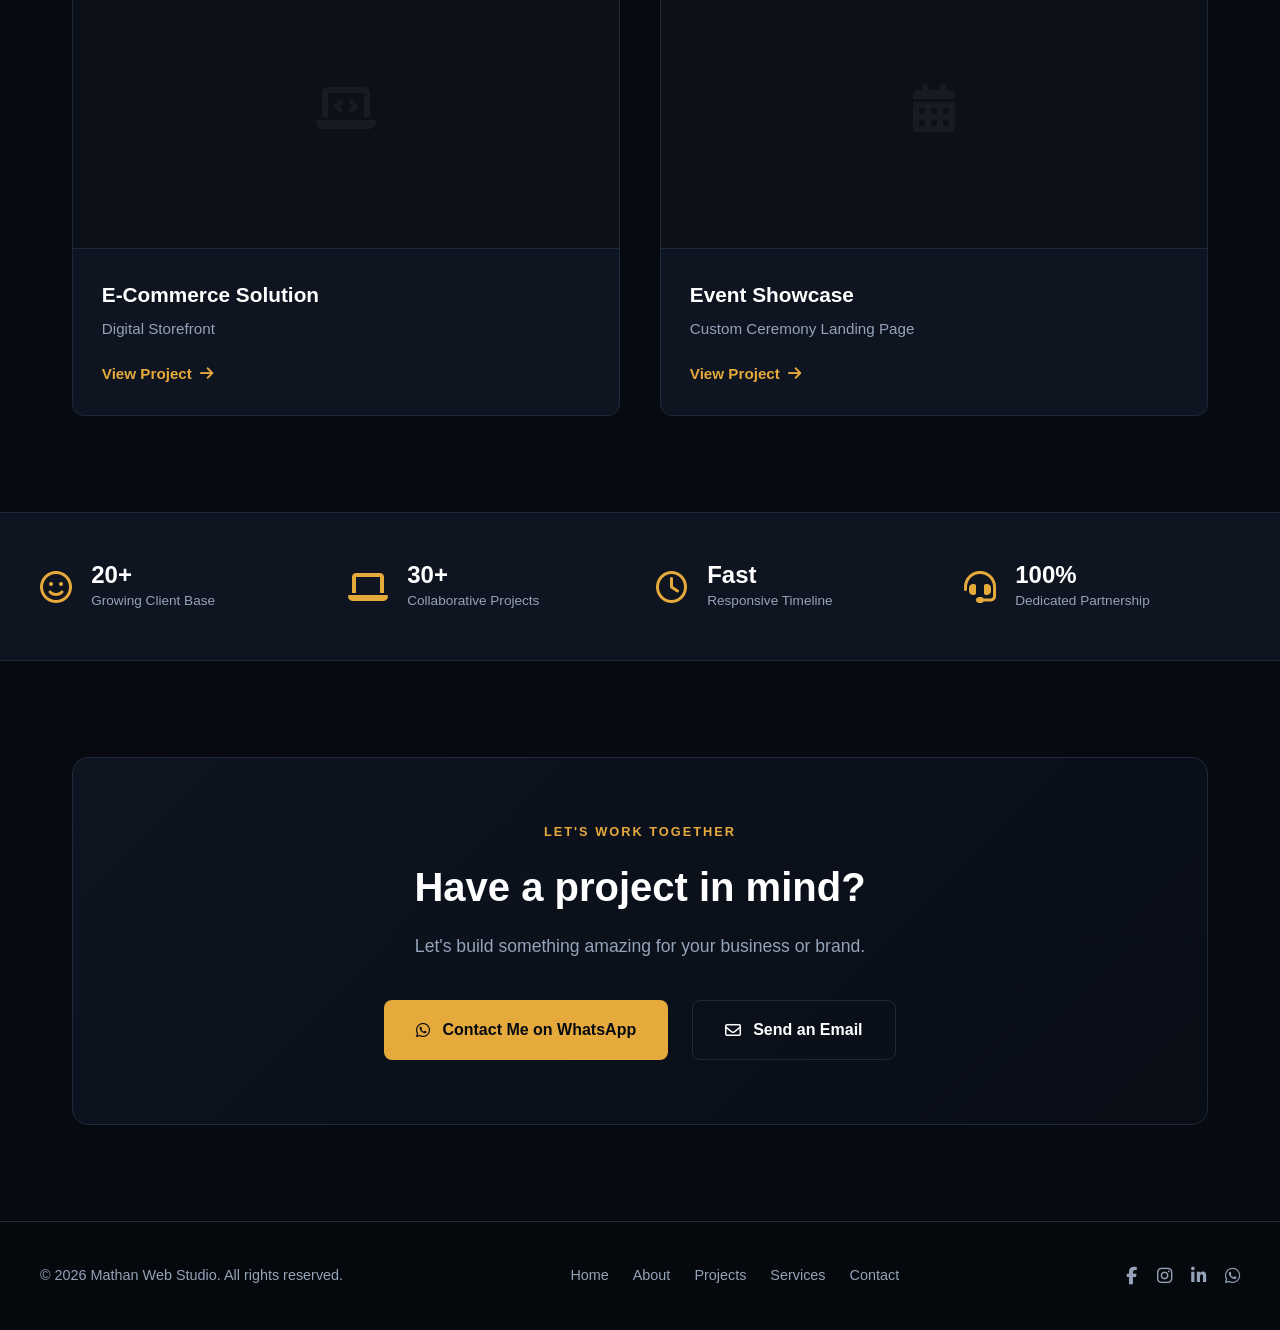
==== commit 638086bb: "Update index.html" ====
--- a/index.html
+++ b/index.html
@@ -40,7 +40,7 @@
     <section class="hero">
         <div class="hero-container">
             <div class="hero-content">
-                <p class="hero-welcome">WELCOME TO MATHAN WEB STUDIO</p>
+                <p class="hero-welcome">WELCOME TO M.W.S</p>
                 <h1>We Build Modern Websites <br>That Help <span class="highlight">Businesses Grow</span></h1>
                 <p class="hero-description">
                     We design and build beautiful, fast, and mobile-friendly websites for businesses, events, and brands.
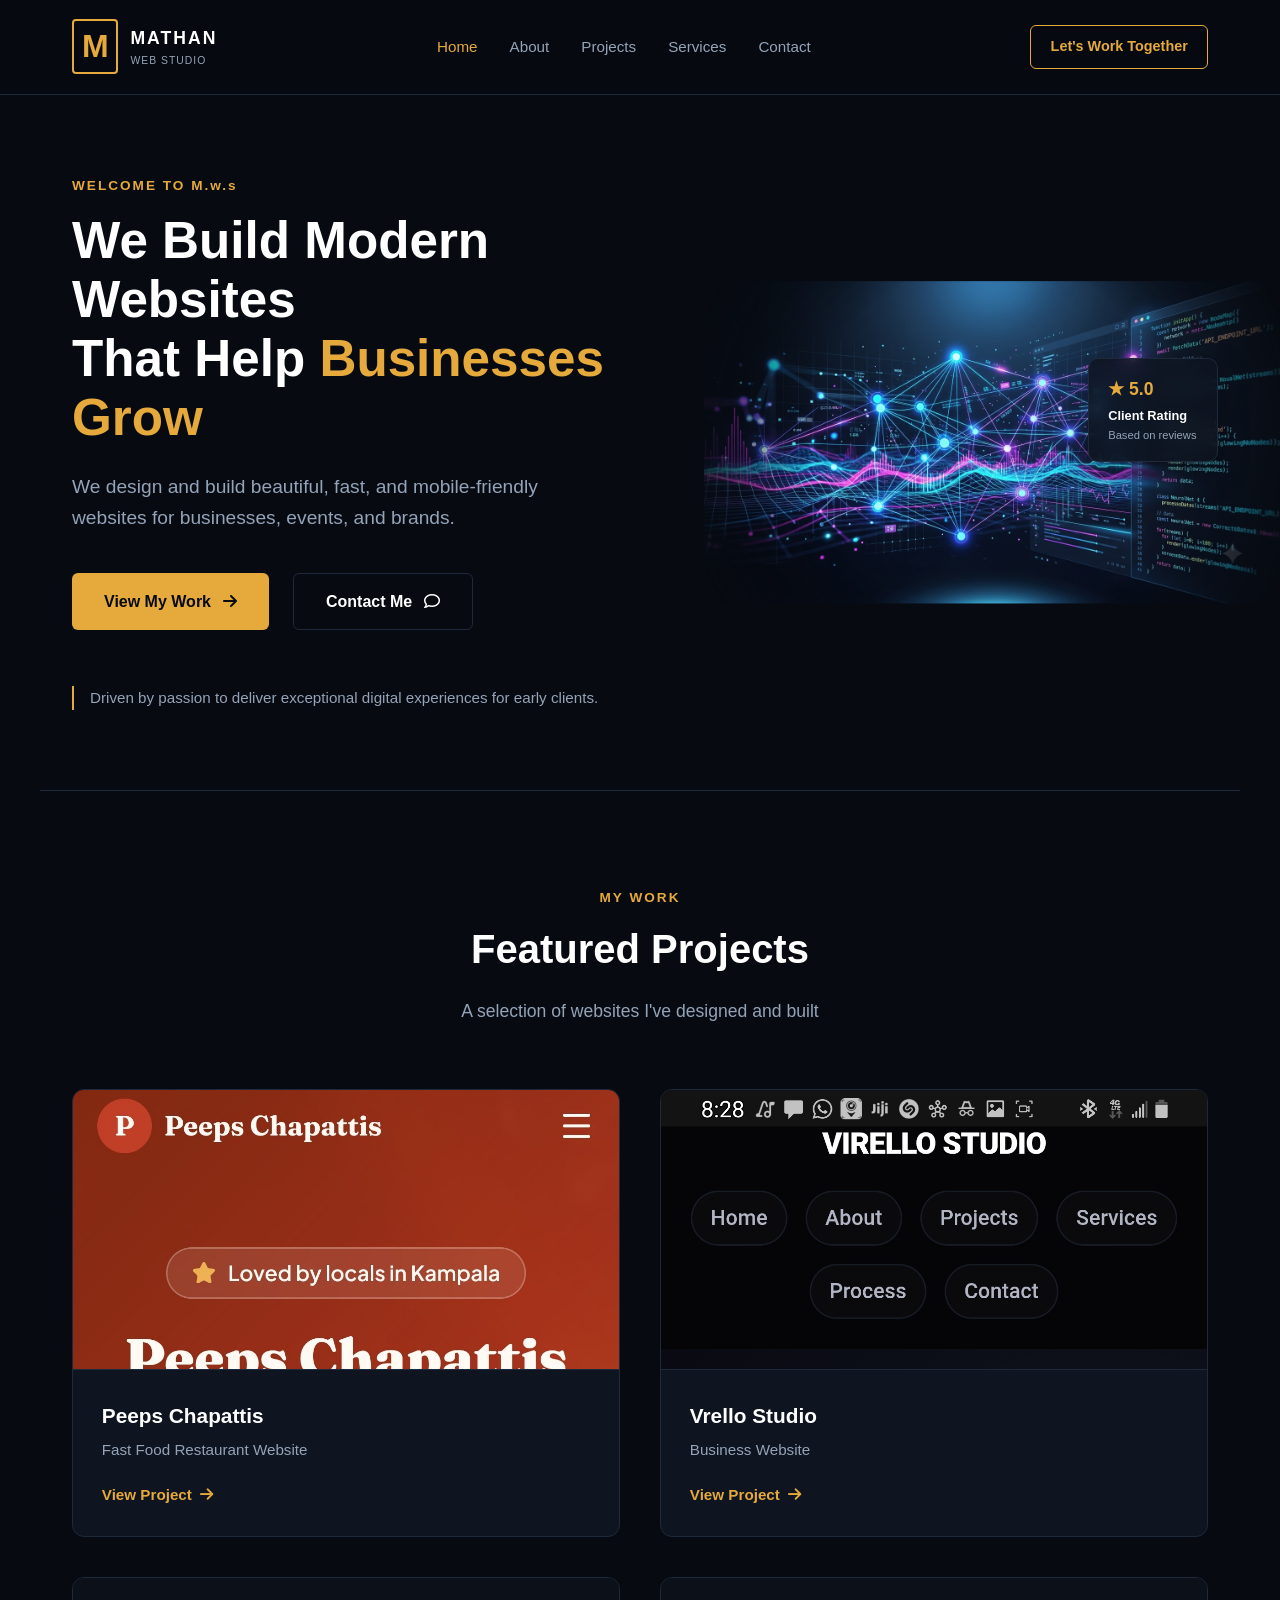
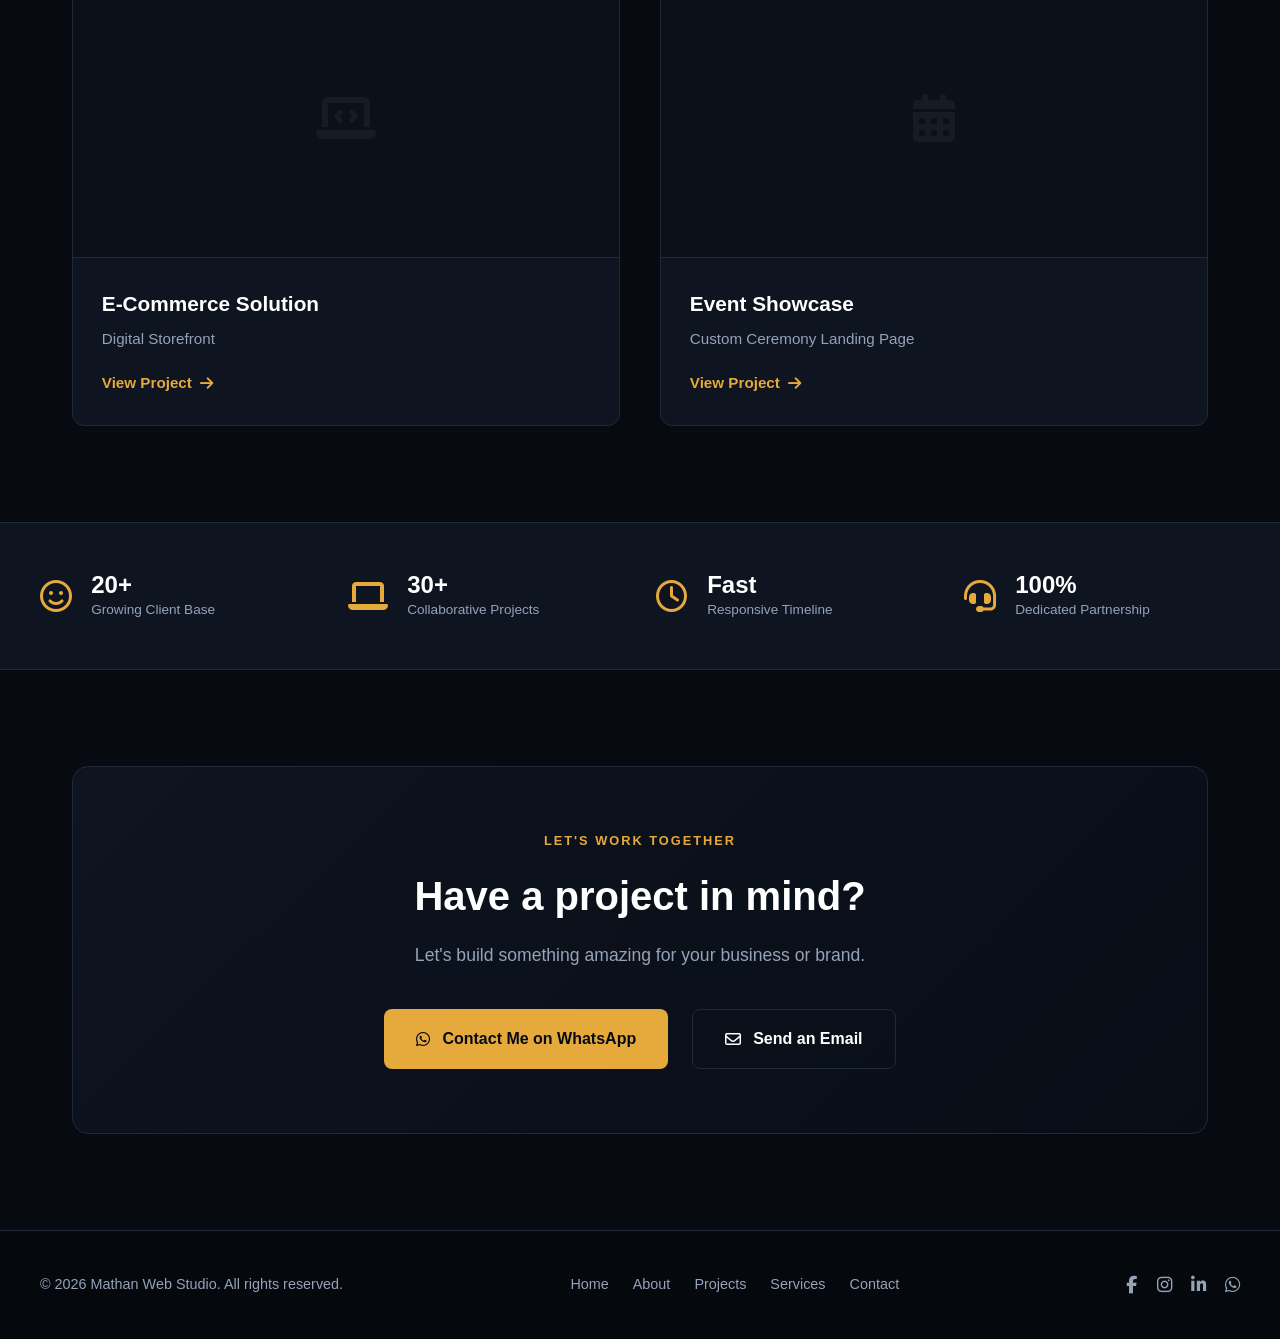
==== commit 10acbe88: "Update index.html" ====
--- a/index.html
+++ b/index.html
@@ -40,7 +40,7 @@
     <section class="hero">
         <div class="hero-container">
             <div class="hero-content">
-                <p class="hero-welcome">WELCOME TO M.W.S</p>
+                <p class="hero-welcome">WELCOME TO M.w.s</p>
                 <h1>We Build Modern Websites <br>That Help <span class="highlight">Businesses Grow</span></h1>
                 <p class="hero-description">
                     We design and build beautiful, fast, and mobile-friendly websites for businesses, events, and brands.
--- a/style.css
+++ b/style.css
@@ -41,6 +41,7 @@
     top: 0;
     z-index: 1000;
     backdrop-filter: blur(10px);
+    -webkit-backdrop-filter: blur(10px);
 }
 
 .nav-container {
@@ -128,7 +129,7 @@
         justify-content: center;
     }
     .btn-nav {
-        display: none; /* Simplifies layout on smaller mobile viewports */
+        display: none; 
     }
 }
 
@@ -219,9 +220,8 @@
     padding-left: 1rem;
 }
 
-/* --- Visual Wrapper & Floating Rating Elements --- */
 .hero-visual-wrapper {
-    position: relative; /* Allows rating box to position relative to this area */
+    position: relative; 
     display: flex;
     justify-content: center;
     align-items: center;
@@ -230,26 +230,25 @@
 
 .hero-main-img {
     width: 100%;
-    max-height: 600px; /* Allows the image to stretch taller */
+    max-height: 600px; 
     border-radius: 12px;
     object-fit: cover;
-    transform: scale(1.35); /* Physically zooms the graphic out into the empty space */
+    transform: scale(1.35); 
     
-    /* Widens the solid center so the fade doesn't eat up the image */
     -webkit-mask-image: radial-gradient(circle, rgba(0,0,0,1) 55%, rgba(0,0,0,0) 95%);
     mask-image: radial-gradient(circle, rgba(0,0,0,1) 55%, rgba(0,0,0,0) 95%);
 }
-
 
 .hero-rating-box {
     position: absolute;
     top: 15%;
     right: -10px;
-    background-color: rgba(14, 20, 32, 0.85); /* Matches --bg-card with glass opacity */
+    background-color: rgba(14, 20, 32, 0.85); 
     border: 1px solid var(--border-color);
     padding: 1rem 1.2rem;
     border-radius: 10px;
     backdrop-filter: blur(8px);
+    -webkit-backdrop-filter: blur(8px);
     box-shadow: 0 10px 30px rgba(0, 0, 0, 0.4);
     min-width: 130px;
     text-align: left;
@@ -276,7 +275,6 @@
     color: var(--text-muted);
 }
 
-/* Responsive adjustments */
 @media (max-width: 968px) {
     .hero-container {
         grid-template-columns: 1fr;
@@ -300,7 +298,7 @@
         display: inline-block;
     }
     .hero-rating-box {
-        right: 10px; /* Keeps rating box in view on smaller display frames */
+        right: 10px; 
     }
 }
 
@@ -521,8 +519,8 @@
 }
 
 .btn-whatsapp {
-    background-color: #e5a93c;
-    color: #070b11;
+    background-color: var(--accent-gold);
+    color: var(--bg-dark);
     padding: 1rem 2rem;
     border-radius: 8px;
     font-weight: 700;
@@ -618,7 +616,7 @@
 /* Mobile Optimization Tweaks */
 @media (max-width: 480px) {
     .hero-actions {
-        flex-direction: column; /* Stacks buttons neatly on very small phones */
+        flex-direction: column; 
         gap: 1rem;
         width: 100%;
     }
@@ -628,15 +626,16 @@
         justify-content: center;
         padding: 0.8rem 1.5rem;
         font-size: 1rem;
-        white-space: nowrap; /* Prevents text from breaking into multiple lines */
+        white-space: nowrap; 
     }
     
     .hero-content h1 {
-        font-size: 2rem; /* Slighly resizes headline text for clean phone framing */
-    }
-}
+        font-size: 2rem; 
+    }
+}
+
 /* ==========================================================================
-   POLISHED MOBILE NAVIGATION STYLES
+   POLISHED MOBILE NAVIGATION STYLES (PREMIUM UPGRADE)
    ========================================================================== */
 .mobile-nav-toggle {
     display: none;
@@ -648,6 +647,23 @@
     z-index: 1100;
 }
 
+/* Added styling for the "X" Close Button */
+.close-menu-btn {
+    position: absolute;
+    top: 30px;
+    right: 30px;
+    background: none;
+    border: none;
+    color: var(--accent-gold);
+    font-size: 1.8rem;
+    cursor: pointer;
+    transition: transform var(--transition-speed) ease;
+}
+
+.close-menu-btn:hover {
+    transform: scale(1.1);
+}
+
 @media (max-width: 768px) {
     .mobile-nav-toggle {
         display: block; 
@@ -657,33 +673,357 @@
         position: fixed;
         top: 0;
         right: -100%; 
-        width: 280px; /* Smaller, app-drawer feel */
+        width: 75%; /* Narrower for a high-end look */
+        max-width: 320px;
         height: 100vh;
-        background-color: #0e1420; /* Solid, luxury background */
-        border-left: 1px solid var(--border-color);
+        background-color: rgba(7, 11, 17, 0.75); /* Dark background with transparency */
+        backdrop-filter: blur(16px); /* Strong frosted glass blur */
+        -webkit-backdrop-filter: blur(16px); /* For Safari mobile */
+        border-left: 1px solid rgba(229, 169, 60, 0.15); /* Faint gold border edge */
         display: flex;
         flex-direction: column;
-        justify-content: flex-start;
-        padding-top: 100px; /* Space from the top */
-        gap: 1.5rem;
-        transition: right 0.4s ease-in-out;
+        justify-content: center; /* Centers items vertically in the screen */
+        align-items: center; /* Centers items horizontally */
+        padding: 0; 
+        gap: 2.5rem;
+        transition: right 0.4s cubic-bezier(0.25, 1, 0.5, 1); /* Premium, snappy slide animation */
         z-index: 1050;
-        box-shadow: -5px 0 15px rgba(0,0,0,0.5); /* Adds depth/shadow */
+        box-shadow: -15px 0 40px rgba(0,0,0,0.6); 
     }
 
     nav a {
-        font-size: 1.25rem;
-        padding: 10px 30px;
-        color: var(--text-main);
+        font-size: 1.15rem;
+        font-weight: 300;
+        letter-spacing: 2px;
+        text-transform: uppercase;
+        color: var(--text-muted);
         text-decoration: none;
-        transition: color 0.3s;
+        padding: 10px 20px;
+        transition: all 0.3s ease;
+        position: relative;
+    }
+
+    /* Animated underline effect for links */
+    nav a::after {
+        content: '';
+        position: absolute;
+        bottom: 0;
+        left: 50%;
+        transform: translateX(-50%);
+        width: 0;
+        height: 1px;
+        background-color: var(--accent-gold);
+        transition: width 0.3s ease;
     }
 
     nav a:hover, nav a.active {
         color: var(--accent-gold);
+        letter-spacing: 3px; /* Subtle spread effect when touched */
+    }
+
+    nav a:hover::after, nav a.active::after {
+        width: 100%; /* Line draws itself out */
     }
 
     nav.mobile-active {
         right: 0; 
     }
 }
+/* ==========================================================================
+   SERVICES & CONTACT SECTION STYLES (NEW UPGRADES)
+   ========================================================================== */
+.section-container {
+    max-width: 1200px;
+    margin: 0 auto;
+    padding: 6rem 2rem;
+}
+
+.section-desc {
+    color: var(--text-muted);
+    font-size: 1.1rem;
+    max-width: 600px;
+    margin: 1rem auto 0;
+}
+
+/* --- Services Grid --- */
+.services-grid {
+    display: grid;
+    grid-template-columns: repeat(auto-fit, minmax(320px, 1fr));
+    gap: 2rem;
+    margin-top: 3rem;
+}
+
+.service-card {
+    background-color: var(--bg-card);
+    border: 1px solid var(--border-color);
+    border-radius: 12px;
+    padding: 2.5rem 2rem;
+    display: flex;
+    flex-direction: column;
+    align-items: flex-start;
+    text-align: left;
+    transition: all var(--transition-speed) ease;
+    cursor: pointer;
+    text-decoration: none;
+}
+
+.service-card:hover {
+    transform: translateY(-8px);
+    border-color: var(--accent-gold);
+    box-shadow: 0 10px 30px rgba(229, 169, 60, 0.1);
+}
+
+.service-icon {
+    font-size: 2.5rem;
+    margin-bottom: 1.5rem;
+    background: rgba(229, 169, 60, 0.1);
+    width: 60px;
+    height: 60px;
+    display: flex;
+    justify-content: center;
+    align-items: center;
+    border-radius: 12px;
+}
+
+.service-card h3 {
+    font-size: 1.4rem;
+    font-weight: 700;
+    margin-bottom: 1rem;
+    color: var(--text-main);
+}
+
+.service-card p {
+    color: var(--text-muted);
+    font-size: 0.95rem;
+    margin-bottom: 1.5rem;
+    flex-grow: 1; /* Pushes the action text to the bottom evenly */
+}
+
+.service-action {
+    color: var(--accent-gold);
+    font-weight: 600;
+    font-size: 0.9rem;
+    display: flex;
+    align-items: center;
+    transition: transform var(--transition-speed) ease;
+}
+
+.service-card:hover .service-action {
+    transform: translateX(5px);
+}
+
+/* --- Contact Grid --- */
+.contact-grid {
+    display: grid;
+    grid-template-columns: repeat(auto-fit, minmax(300px, 1fr));
+    gap: 1.5rem;
+    margin-top: 3rem;
+    margin-bottom: 3rem;
+}
+
+.contact-card {
+    background-color: var(--bg-card);
+    border: 1px solid var(--border-color);
+    border-radius: 12px;
+    padding: 2rem;
+    text-align: center;
+    transition: all var(--transition-speed) ease;
+    display: flex;
+    flex-direction: column;
+    align-items: center;
+}
+
+.contact-card:hover {
+    transform: translateY(-5px);
+    border-color: rgba(255, 255, 255, 0.2);
+}
+
+.whatsapp-card:hover {
+    border-color: #25D366; /* WhatsApp Brand Green */
+    box-shadow: 0 5px 20px rgba(37, 211, 102, 0.15);
+}
+
+.contact-icon {
+    font-size: 2.2rem;
+    margin-bottom: 1rem;
+}
+
+.contact-card h3 {
+    font-size: 1.2rem;
+    margin-bottom: 0.5rem;
+    color: var(--text-main);
+}
+
+.contact-card p {
+    color: var(--text-muted);
+    font-size: 0.9rem;
+    margin-bottom: 1.5rem;
+}
+
+.contact-link {
+    font-size: 0.9rem;
+    font-weight: 600;
+    color: var(--accent-gold);
+    padding: 0.5rem 1rem;
+    border: 1px solid var(--border-color);
+    border-radius: 6px;
+    transition: all 0.3s;
+}
+
+.contact-card:hover .contact-link {
+    background-color: rgba(255, 255, 255, 0.05);
+}
+
+/* --- Business Hours Box --- */
+.business-hours-box {
+    background: linear-gradient(135deg, #0e1420 0%, #080d16 100%);
+    border: 1px solid var(--border-color);
+    border-radius: 12px;
+    padding: 2.5rem;
+    max-width: 800px;
+    margin: 0 auto;
+}
+
+.business-hours-box h3 {
+    text-align: center;
+    font-size: 1.5rem;
+    margin-bottom: 2rem;
+    color: var(--text-main);
+}
+
+.hours-grid {
+    display: flex;
+    flex-direction: column;
+    gap: 1rem;
+    margin-bottom: 2rem;
+    border-bottom: 1px solid var(--border-color);
+    padding-bottom: 2rem;
+}
+
+.hour-row {
+    display: flex;
+    justify-content: space-between;
+    font-size: 1.05rem;
+    color: var(--text-muted);
+}
+
+.hour-row span:first-child {
+    font-weight: 600;
+    color: var(--text-main);
+}
+
+.closed {
+    color: #ef4444; /* Subtle red for closed days */
+}
+
+.response-time {
+    text-align: center;
+    color: var(--text-muted);
+    font-size: 0.95rem;
+}
+
+.response-time strong {
+    color: var(--accent-gold);
+}
+
+/* Responsive Tweaks */
+@media (max-width: 768px) {
+    .section-container {
+        padding: 4rem 1.5rem;
+    }
+    
+    .services-grid, .contact-grid {
+        grid-template-columns: 1fr;
+    }
+}
+/* ==========================================================================
+   ABOUT DETAILS SECTION (JOURNEY & EXPERTISE)
+   ========================================================================== */
+.about-details-section {
+    padding: 5rem 2rem;
+    background-color: var(--bg-dark); /* Matches your main dark background */
+}
+
+.about-grid {
+    display: grid;
+    grid-template-columns: 1fr 1fr;
+    gap: 4rem;
+    align-items: flex-start;
+}
+
+/* --- Left Side: Journey --- */
+.journey-content h2 {
+    font-size: 2.2rem;
+    margin-bottom: 1.5rem;
+    color: var(--text-main);
+}
+
+.journey-content p {
+    color: var(--text-muted);
+    font-size: 1.05rem;
+    line-height: 1.8;
+    margin-bottom: 1.5rem;
+}
+
+/* --- Right Side: Expertise --- */
+.expertise-content h2 {
+    font-size: 2.2rem;
+    margin-bottom: 2rem;
+    color: var(--text-main);
+}
+
+.expertise-grid {
+    display: grid;
+    grid-template-columns: repeat(auto-fit, minmax(220px, 1fr));
+    gap: 1.5rem;
+}
+
+.expertise-card {
+    background-color: var(--bg-card);
+    border: 1px solid var(--border-color);
+    padding: 1.5rem;
+    border-radius: 12px;
+    transition: all 0.3s ease;
+}
+
+.expertise-card:hover {
+    background: rgba(229, 169, 60, 0.05); /* Subtle gold tint on hover */
+    border-color: var(--accent-gold);
+    transform: translateY(-4px);
+    box-shadow: 0 5px 15px rgba(229, 169, 60, 0.1);
+}
+
+.expertise-card i {
+    color: var(--accent-gold);
+    font-size: 1.5rem;
+    margin-bottom: 1rem;
+    display: block;
+}
+
+.expertise-card h4 {
+    color: var(--text-main);
+    font-size: 1.1rem;
+    margin-bottom: 0.5rem;
+    font-weight: 600;
+}
+
+.expertise-card p {
+    color: var(--text-muted);
+    font-size: 0.9rem;
+    line-height: 1.5;
+    margin: 0;
+}
+
+/* --- Responsive Adjustments --- */
+@media (max-width: 992px) {
+    .about-grid {
+        grid-template-columns: 1fr;
+        gap: 4rem;
+    }
+}
+
+@media (max-width: 768px) {
+    .expertise-grid {
+        grid-template-columns: 1fr; /* Stacks cards straight down on small phones */
+    }
+}
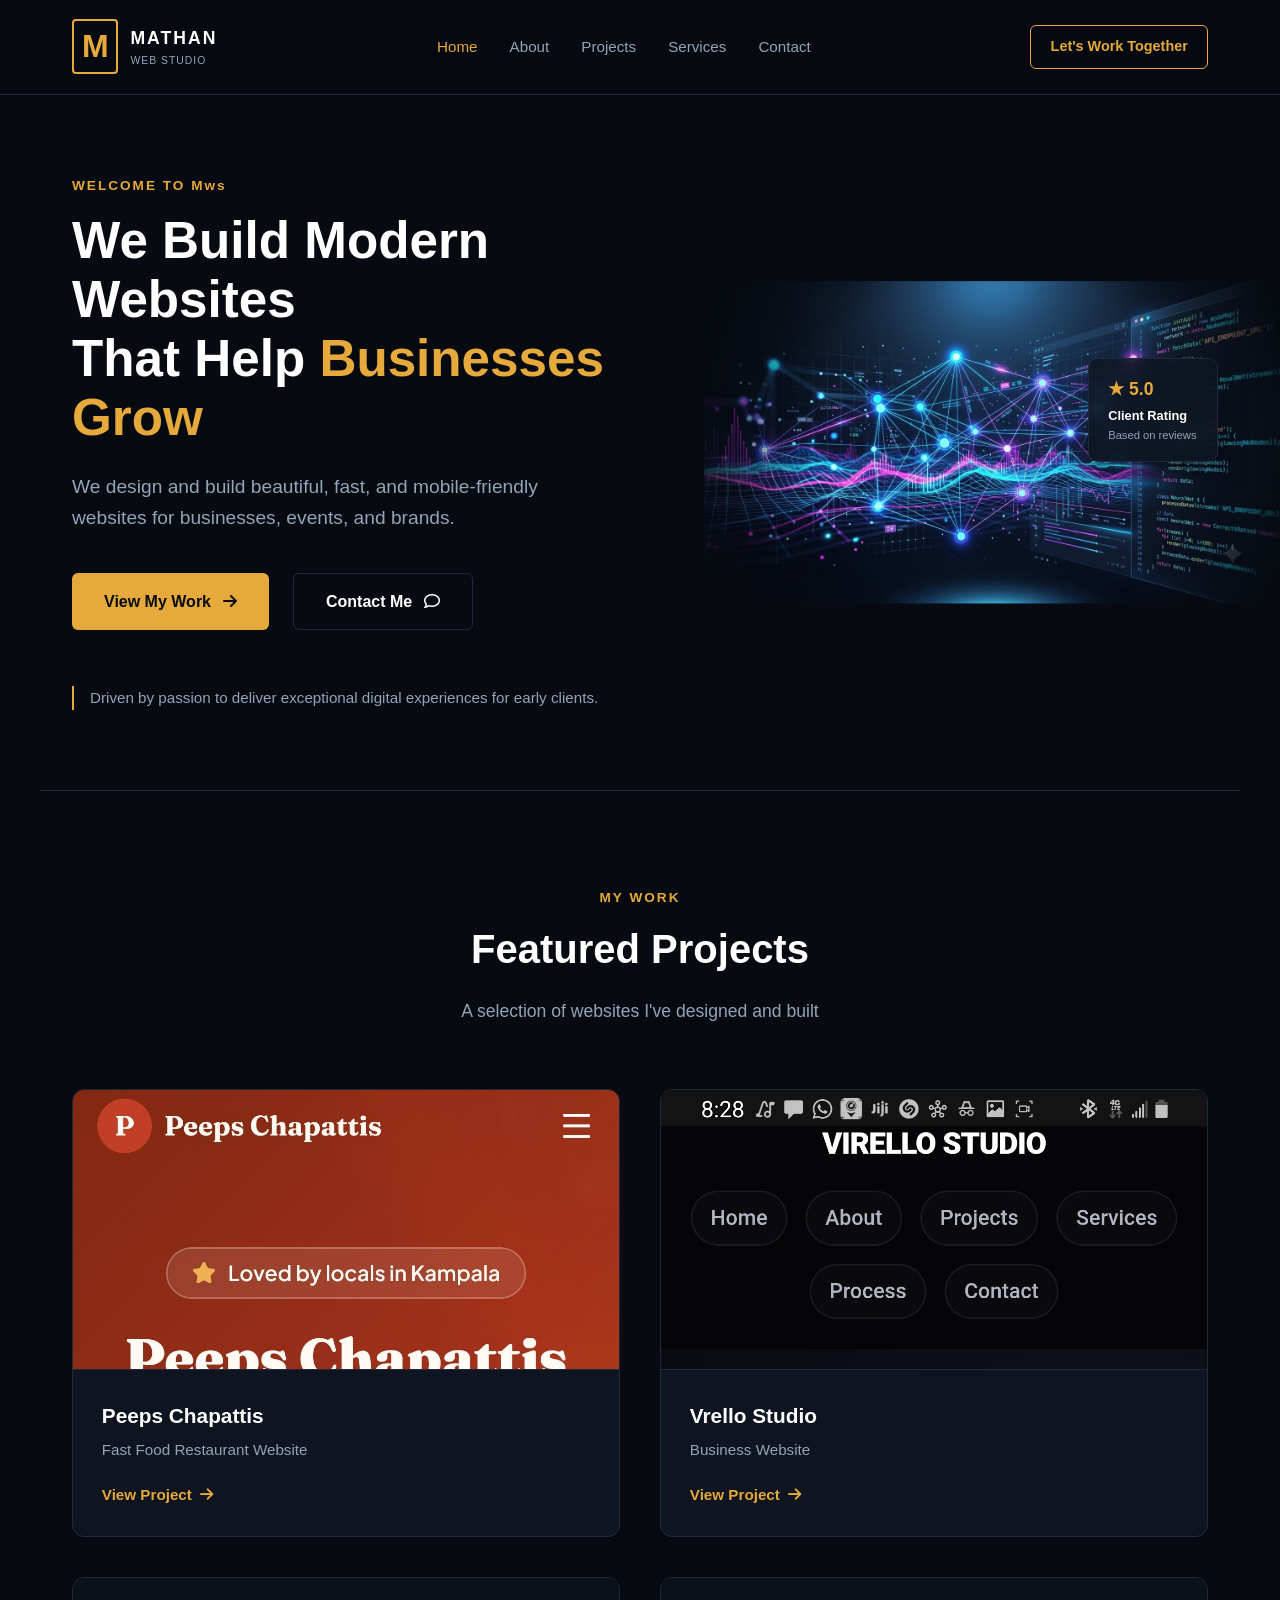
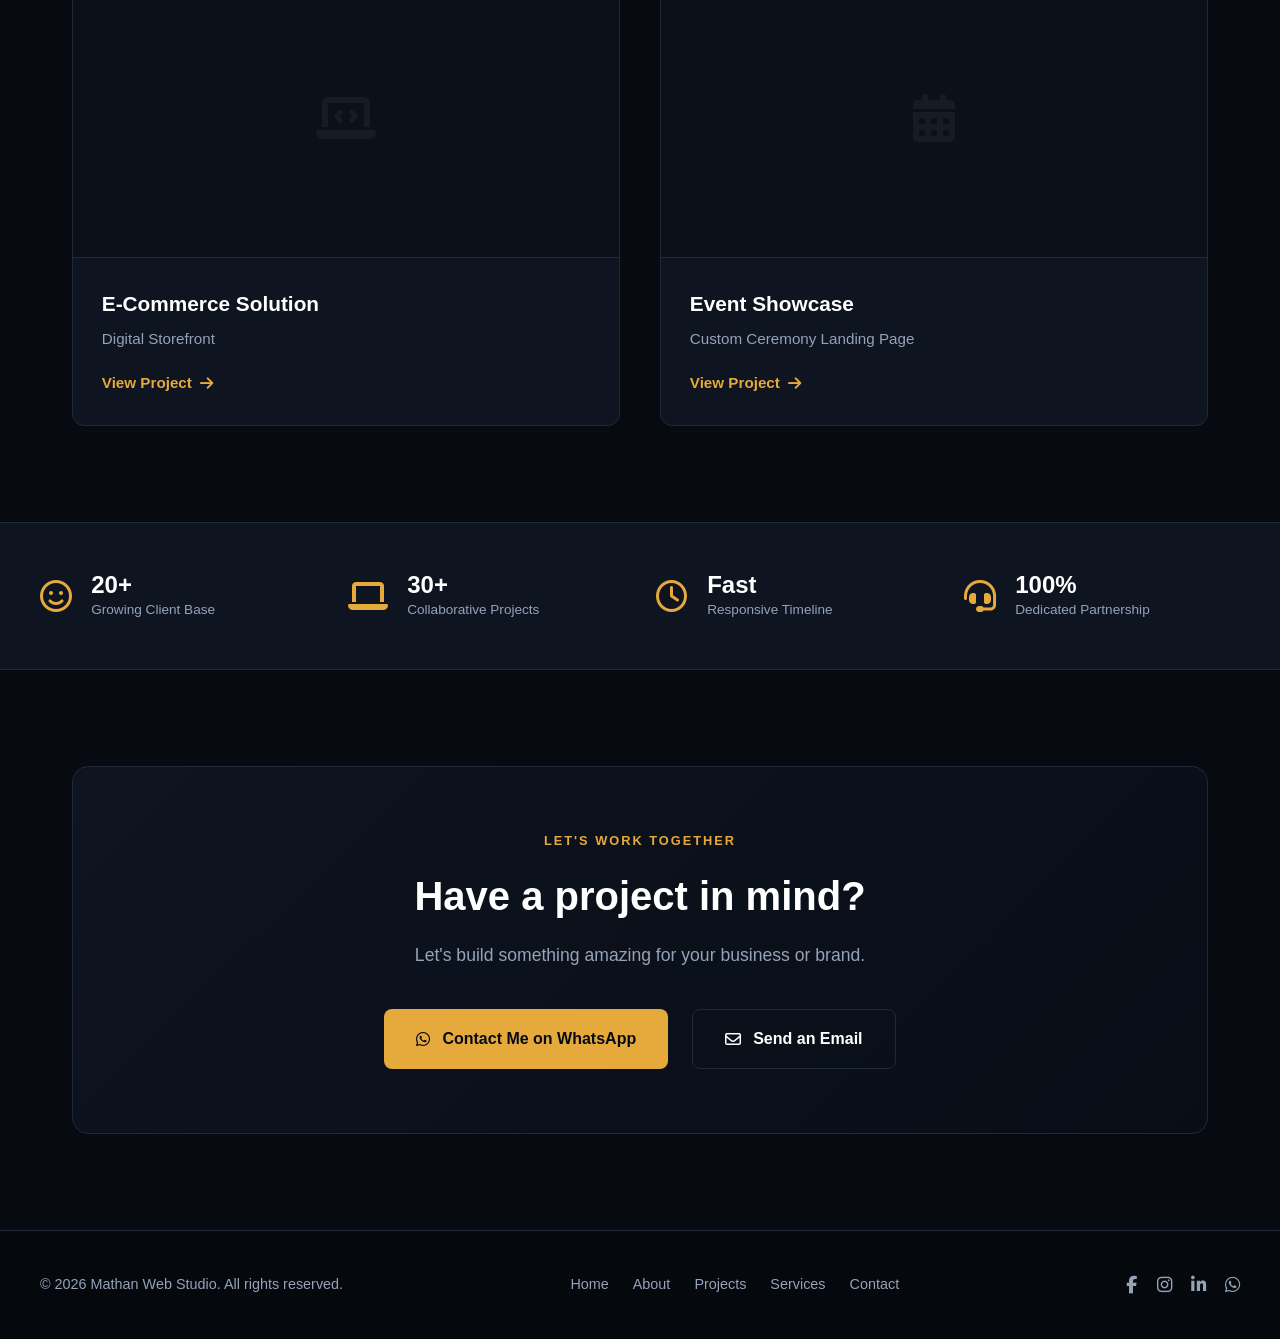
==== commit 7c0589dd: "Update index.html" ====
--- a/index.html
+++ b/index.html
@@ -40,7 +40,7 @@
     <section class="hero">
         <div class="hero-container">
             <div class="hero-content">
-                <p class="hero-welcome">WELCOME TO M.w.s</p>
+                <p class="hero-welcome">WELCOME TO Mws</p>
                 <h1>We Build Modern Websites <br>That Help <span class="highlight">Businesses Grow</span></h1>
                 <p class="hero-description">
                     We design and build beautiful, fast, and mobile-friendly websites for businesses, events, and brands.
